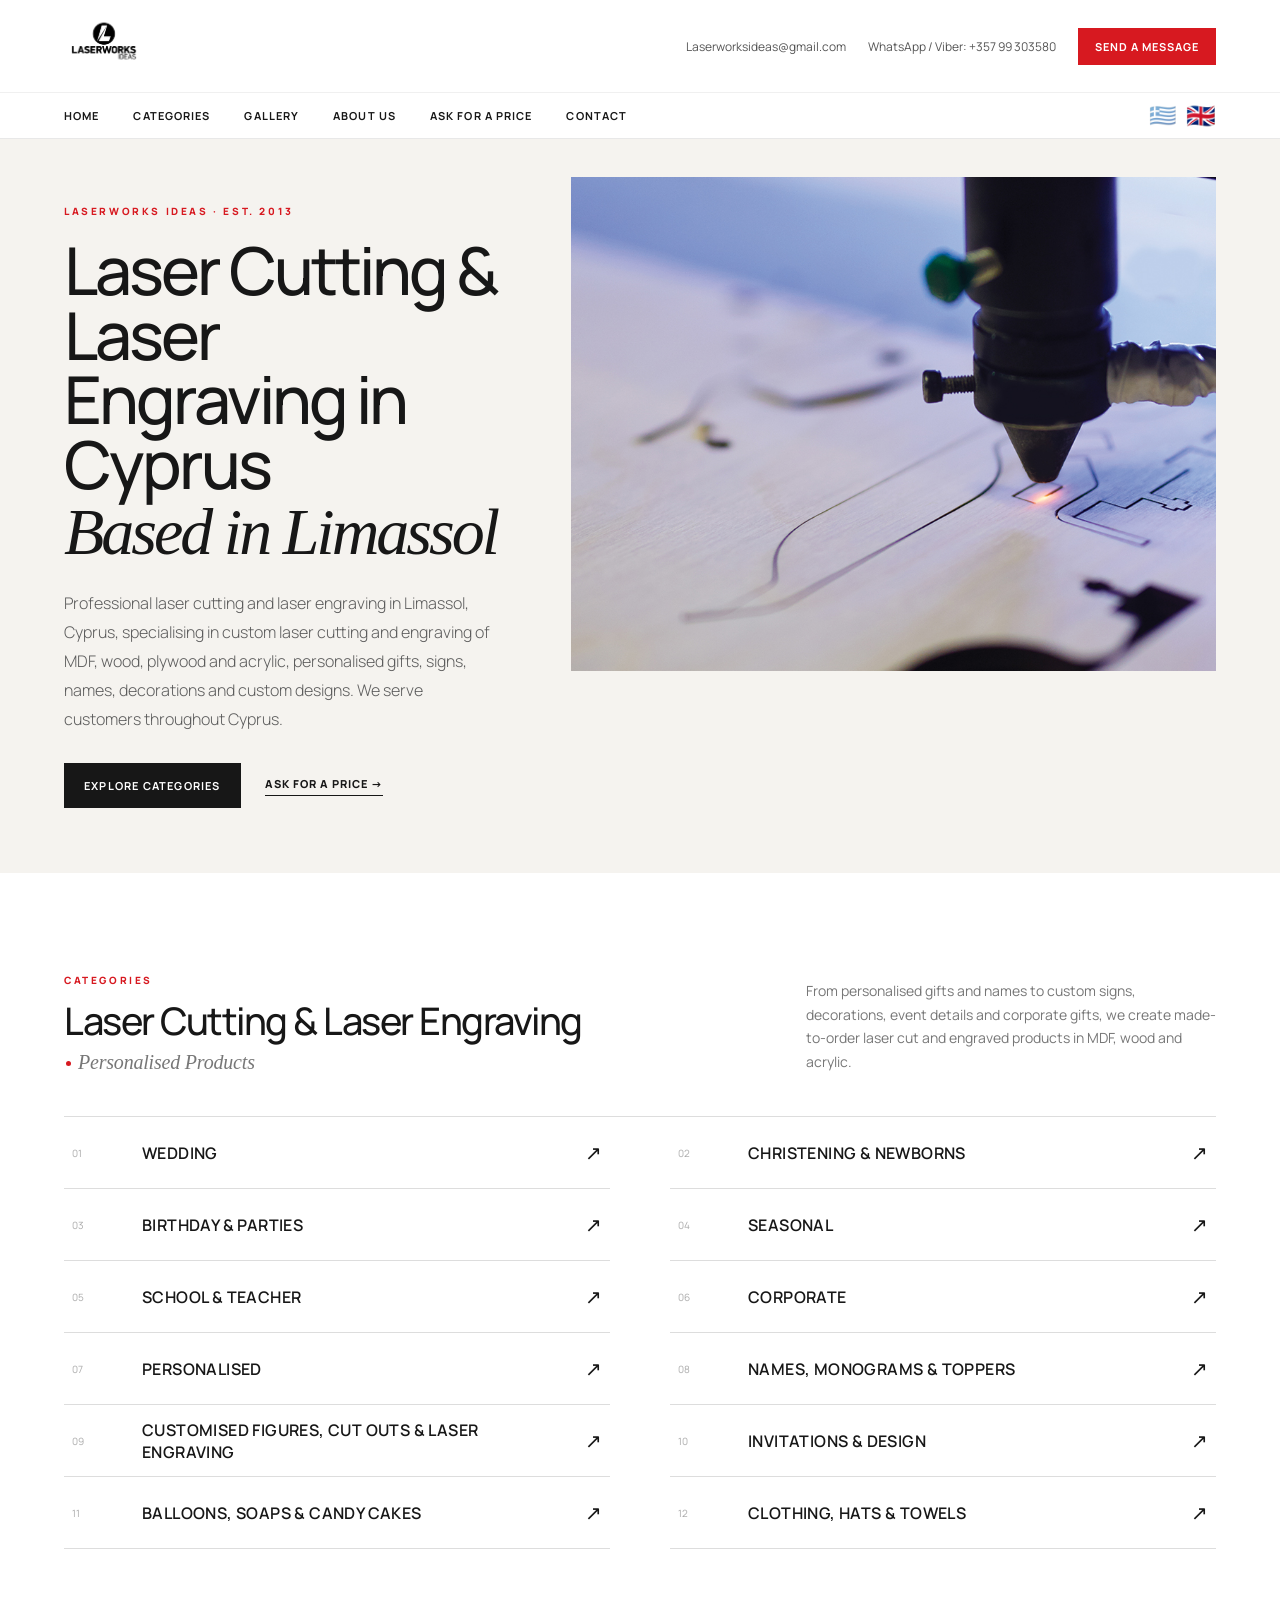
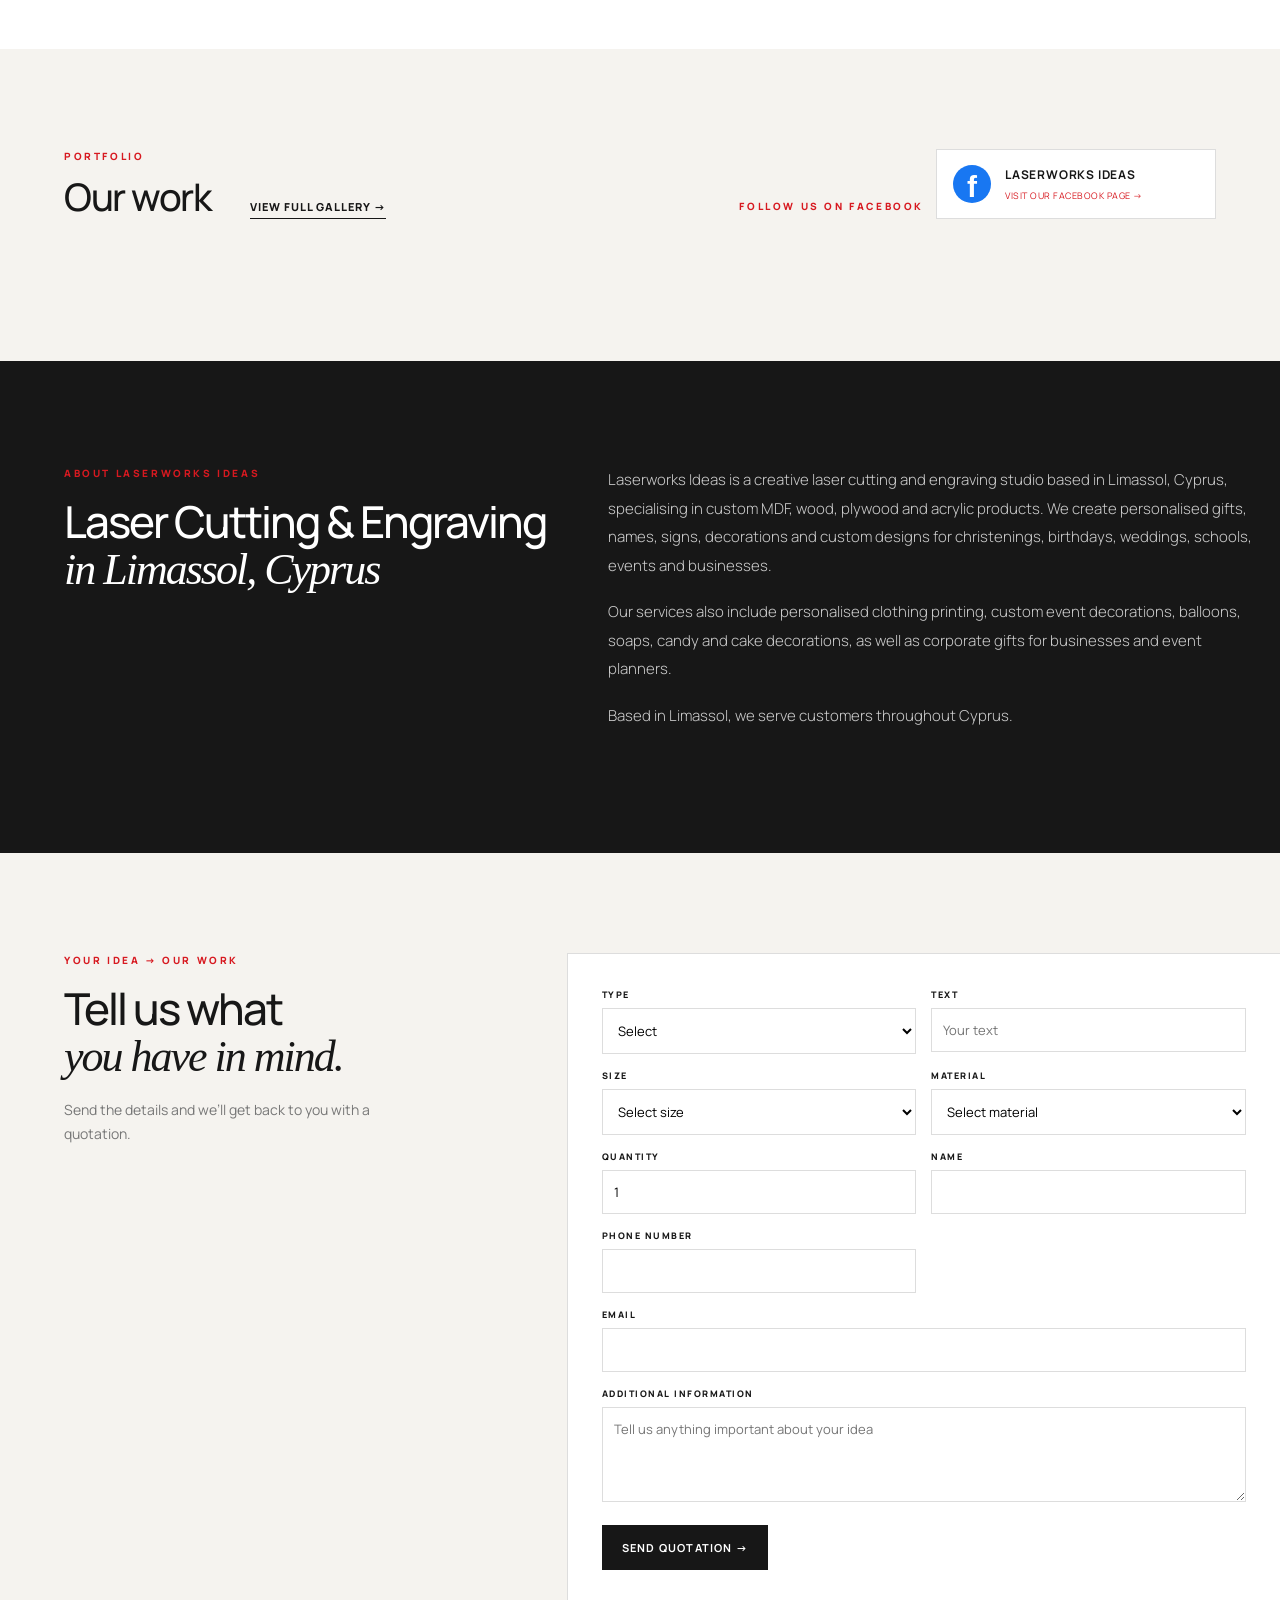
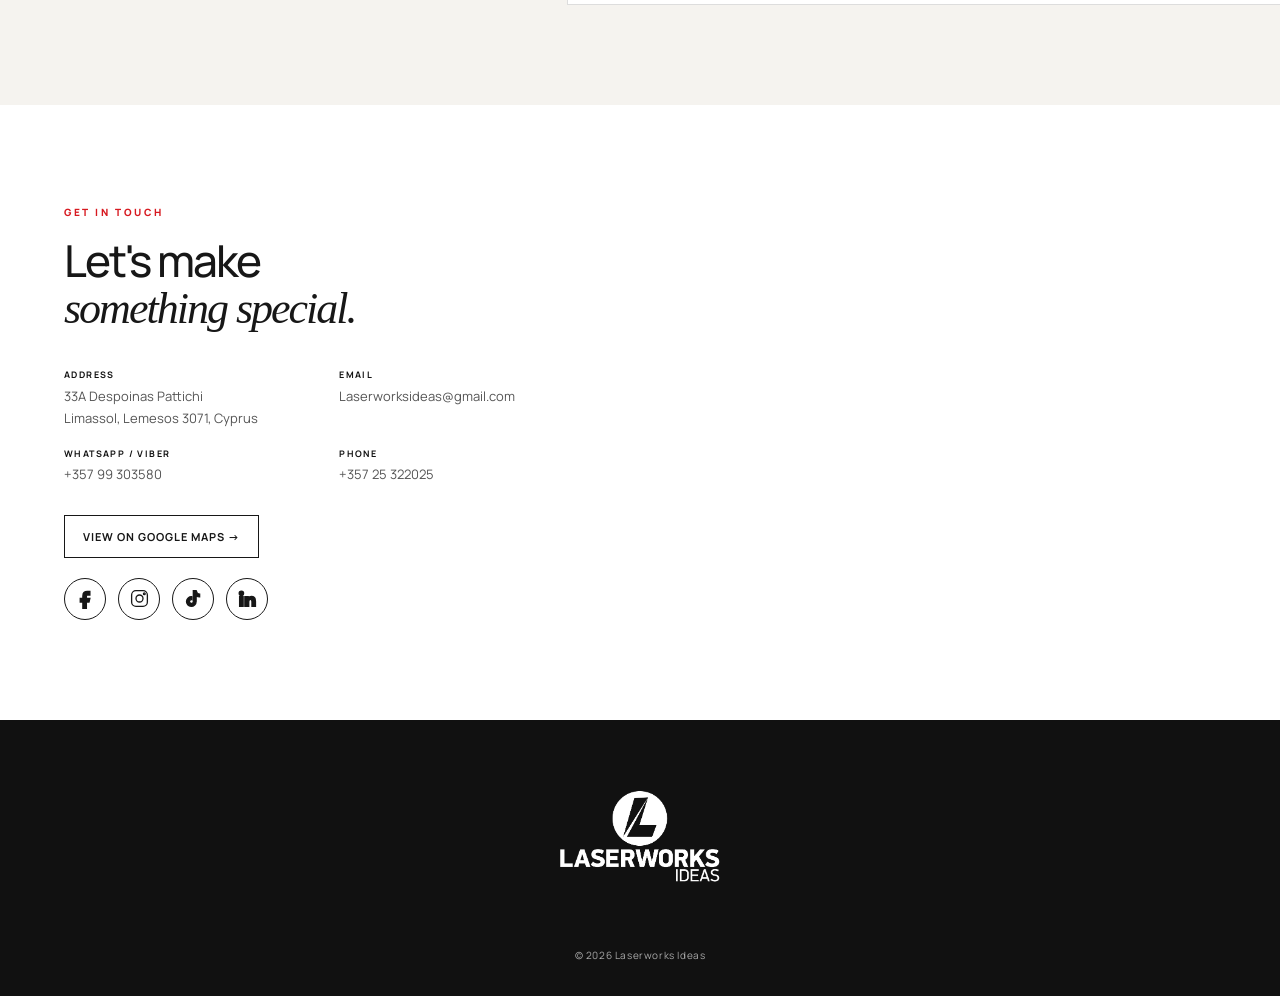
==== index.html @ 4ab92392 "Clarify Cyprus-wide service area in homepage heading" ====
<!DOCTYPE html>
<html lang="en"><head>
<meta charset="UTF-8"><meta name="viewport" content="width=device-width,initial-scale=1.0">
<title>Laserworks Ideas | Laser Cutting & Engraving in Limassol, Cyprus</title>
<meta name="description" content="Laserworks Ideas in Limassol, Cyprus — custom laser cutting, laser engraving and personalised gifts in wood, MDF, acrylic and more. Custom gifts, wedding and christening decorations, corporate gifts and designs for customers throughout Cyprus.">
<link rel="canonical" href="https://laserworksideas-coder.github.io/laserworks-ideas/">
<meta property="og:title" content="Laserworks Ideas | Laser Cutting & Engraving in Limassol, Cyprus">
<meta property="og:description" content="Personalised laser cutting, laser engraving and custom gifts in Limassol, Cyprus. Handmade creations for weddings, christenings, events, schools and businesses.">
<meta property="og:type" content="website">
<meta property="og:url" content="https://laserworksideas-coder.github.io/laserworks-ideas/">
<meta property="og:image" content="https://laserworksideas-coder.github.io/laserworks-ideas/LOGO.png">
<link rel="preconnect" href="https://fonts.googleapis.com"><link rel="preconnect" href="https://fonts.gstatic.com" crossorigin>
<link href="https://fonts.googleapis.com/css2?family=Manrope:wght@300;400;500;600;700;800&display=swap" rel="stylesheet">
<link rel="stylesheet" href="style.css?v=20260926logo11">

<script type="application/ld+json">
{
  "@context":"https://schema.org",
  "@type":"LocalBusiness",
  "name":"Laserworks Ideas",
  "url":"https://laserworksideas-coder.github.io/laserworks-ideas/",
  "logo":"https://laserworksideas-coder.github.io/laserworks-ideas/LOGO.png",
  "image":"https://laserworksideas-coder.github.io/laserworks-ideas/LOGO.png",
  "description":"Laser cutting, laser engraving and personalised handmade gifts in Limassol, Cyprus.",
  "telephone":"+35725322025",
  "email":"Laserworksideas@gmail.com",
  "address":{"@type":"PostalAddress","streetAddress":"33A Despoinas Pattichi","addressLocality":"Limassol","postalCode":"3071","addressCountry":"CY"},
  "areaServed":{"@type":"Country","name":"Cyprus"},
  "sameAs":["https://www.facebook.com/laserworksideascy","https://www.instagram.com/laserworks_ideas/","https://www.tiktok.com/@laserworksideas","https://www.linkedin.com/company/laserworks-ideas"],
  "knowsAbout":["Laser cutting","Laser engraving","Personalised gifts","Custom laser cut designs","MDF laser cutting","Wood laser engraving","Acrylic laser cutting"]
}
</script>

<script type="application/ld+json">
{
  "@context":"https://schema.org",
  "@type":"WebSite",
  "name":"Laserworks Ideas",
  "alternateName":"Laserworks Ideas Limassol",
  "url":"https://laserworksideas-coder.github.io/laserworks-ideas/"
}
</script>
<style>.contact-social{display:flex;gap:12px;margin-top:20px;align-items:center}.contact-social a{display:flex;width:42px;height:42px;border:1px solid currentColor;border-radius:50%;align-items:center;justify-content:center;transition:.2s}.contact-social a:hover{transform:translateY(-2px)}.contact-social svg{width:21px;height:21px;fill:currentColor;stroke:currentColor;stroke-width:1.5}.contact-social a:nth-child(2) svg{fill:none}.contact-social a:nth-child(4) svg{fill:currentColor}</style></head><body class="home-page">
<header class="site-header">
 <div class="header-top wrap">
  <a class="brand" href="index.html"><img src="LOGO.png" alt="Laserworks Ideas"></a>
  <div class="header-contact"><span>Laserworksideas@gmail.com</span><span>WhatsApp / Viber: +357 99 303580</span><a class="top-cta" href="mailto:Laserworksideas@gmail.com?subject=Laserworks%20Ideas%20-%20Message">SEND A MESSAGE</a></div>
 </div>
 <nav class="main-menu"><div class="wrap menu-inner">
  <a href="index.html" data-i18n="HOME">HOME</a><a href="#categories" data-i18n="CATEGORIES">CATEGORIES</a><a href="gallery.html" data-i18n="GALLERY">GALLERY</a><a href="#about" data-i18n="ABOUT US">ABOUT US</a><a href="#ask-price" data-i18n="ASK FOR A PRICE">ASK FOR A PRICE</a><a href="#contact" data-i18n="CONTACT">CONTACT</a>
 </div></nav>
</header>
<main>
<section class="new-hero">
 <div class="wrap hero-grid">
  <div class="hero-copy">
   <div class="eyebrow">LASERWORKS IDEAS · EST. 2013</div>
   <h1>Laser Cutting &amp; Laser Engraving in Cyprus<br><em>Based in Limassol</em></h1>
   <p>Professional laser cutting and laser engraving in Limassol, Cyprus, specialising in custom laser cutting and engraving of MDF, wood, plywood and acrylic, personalised gifts, signs, names, decorations and custom designs. We serve customers throughout Cyprus.</p>
   <div class="hero-buttons"><a class="btn btn-dark" href="#categories">EXPLORE CATEGORIES</a><a class="text-link" href="#ask-price">ASK FOR A PRICE →</a></div>
  </div>
  <div class="hero-image"><img src="Untitled-1.jpg" alt="Custom laser cut and engraved personalised gifts by Laserworks Ideas in Limassol, Cyprus"></div>
 </div>
</section>

<section id="categories" class="categories-new"><div class="wrap">
 <div class="section-intro"><div><div class="eyebrow">CATEGORIES</div><h2>Laser Cutting &amp; Laser Engraving</h2><div class="personalised-subtitle">Personalised Products</div></div><p>From personalised gifts and names to custom signs, decorations, event details and corporate gifts, we create made-to-order laser cut and engraved products in MDF, wood and acrylic.</p></div>
 <div id="categoryGrid" class="category-list"></div>
</div></section>

<section class="featured-work"><div class="wrap">
 <div class="section-intro"><div><div class="eyebrow">PORTFOLIO</div><h2>Our work</h2></div><a class="text-link" href="gallery.html">VIEW FULL GALLERY →</a><div class="facebook-mini"><div class="eyebrow">FOLLOW US ON FACEBOOK</div><a class="facebook-card facebook-page-button" href="https://www.facebook.com/laserworksideascy" target="_blank" rel="noopener noreferrer" aria-label="Visit Laserworks Ideas on Facebook"><div class="facebook-icon">f</div><div class="facebook-card-info"><strong>LASERWORKS IDEAS</strong><span>VISIT OUR FACEBOOK PAGE →</span></div></a></div></div>
 <div id="homeWork" class="work-grid"></div>
</div></section>

<section id="about" class="about-new"><div class="wrap about-grid">
 <div><div class="eyebrow">ABOUT LASERWORKS IDEAS</div><h2>Laser Cutting &amp; Engraving<br><em>in Limassol, Cyprus</em></h2></div>
 <div class="about-text"><p>Laserworks Ideas is a creative laser cutting and engraving studio based in Limassol, Cyprus, specialising in custom MDF, wood, plywood and acrylic products. We create personalised gifts, names, signs, decorations and custom designs for christenings, birthdays, weddings, schools, events and businesses.</p><p>Our services also include personalised clothing printing, custom event decorations, balloons, soaps, candy and cake decorations, as well as corporate gifts for businesses and event planners.</p><p>Based in Limassol, we serve customers throughout Cyprus.</p></div>
</div></section>

<section id="ask-price" class="quote-new"><div class="wrap quote-grid">
 <div><div class="eyebrow">YOUR IDEA → OUR WORK</div><h2>Tell us what<br><em>you have in mind.</em></h2><p>Send the details and we’ll get back to you with a quotation.</p></div>
 <form id="quotationForm" class="quote-form" method="POST" action="https://formsubmit.co/laserworksideas@gmail.com">
  <input type="hidden" name="_subject" value="Laserworks Ideas - Quotation Request">
  <input type="hidden" name="_next" value="https://laserworksideas-coder.github.io/laserworks-ideas/#ask-price">
  <div class="form-row"><label>TYPE<select id="type" name="type" required><option value="">Select</option><option>NAME</option><option>MONOGRAM</option><option>NUMBER</option><option>WORD</option><option>PHRASE</option><option>OTHER</option></select></label><label>TEXT<input id="text" name="text" type="text" placeholder="Your text"></label></div>
  <div class="form-row"><label>SIZE<select id="size" name="size"><option value="">Select size</option><option>2 cm</option><option>5 cm</option><option>10 cm</option><option>15 cm</option><option>20 cm</option><option>30 cm</option><option>40 cm</option><option>50 cm</option><option>60 cm</option><option>70 cm</option><option>80 cm</option></select></label><label>MATERIAL<select id="material" name="material"><option value="">Select material</option><option>WOOD</option><option>MDF 3mm</option><option>MDF 4mm</option><option>MDF 6mm</option><option>ACRYLIC GOLD</option><option>ACRYLIC SILVER</option><option>ACRYLIC ROSE GOLD</option><option>ACRYLIC OTHER COLOUR</option></select></label></div>
  <div class="form-row"><label>QUANTITY<input id="quantity" name="quantity" type="number" min="1" value="1"></label><label>NAME<input id="customerName" name="name" required type="text"></label></div>
  <div class="form-row"><label>PHONE NUMBER<input id="customerPhone" name="phone" type="tel"></label></div>
  <label>EMAIL<input id="customerEmail" name="_replyto" required type="email"></label><label>ADDITIONAL INFORMATION<textarea id="additional" name="additional" placeholder="Tell us anything important about your idea"></textarea></label>
  <button class="btn btn-dark" type="submit">SEND QUOTATION →</button>
 </form>
</div></section>

<section id="contact" class="contact-new"><div class="wrap contact-grid">
 <div><div class="eyebrow">GET IN TOUCH</div><h2>Let's make<br><em>something special.</em></h2><div class="contact-items"><p><b>ADDRESS</b><br>33A Despoinas Pattichi<br>Limassol, Lemesos 3071, Cyprus</p><p><b>EMAIL</b><br>Laserworksideas@gmail.com</p><p><b>WHATSAPP / VIBER</b><br>+357 99 303580</p><p><b>PHONE</b><br>+357 25 322025</p></div><a class="btn btn-outline" target="_blank" href="https://www.google.com/maps/place/Laserworks+Ideas/@34.6867605,33.019494,17z/data=!3m1!4b1!4m6!3m5!1s0x14e7332919683d0f:0x6266e093f4d485a2!8m2!3d34.6867605!4d33.0220689!16s%2Fg%2F11fqcvb_r9">VIEW ON GOOGLE MAPS →</a><div class="contact-social" aria-label="Laserworks Ideas social media"><a href="https://www.facebook.com/laserworksideascy" target="_blank" rel="noopener noreferrer" aria-label="Facebook"><svg viewBox="0 0 24 24" aria-hidden="true"><path d="M14 8h3V4h-3c-3.31 0-5 1.69-5 5v3H6v4h3v8h4v-8h3l1-4h-4V9c0-.67.33-1 1-1z"/></svg></a><a href="https://www.instagram.com/laserworks_ideas/" target="_blank" rel="noopener noreferrer" aria-label="Instagram"><svg viewBox="0 0 24 24" aria-hidden="true"><rect x="3" y="3" width="18" height="18" rx="5"/><circle cx="12" cy="12" r="4"/><circle cx="17.5" cy="6.5" r="1"/></svg></a><a href="https://www.tiktok.com/@laserworksideas" target="_blank" rel="noopener noreferrer" aria-label="TikTok"><svg viewBox="0 0 24 24" aria-hidden="true"><path d="M15 3c.4 2.2 1.6 3.7 4 4v3.2c-1.5 0-2.8-.4-4-1.1v6.4A5.5 5.5 0 1 1 10 10v3.3a2.2 2.2 0 1 0 1.8 2.2V3H15z"/></svg></a><a href="https://www.linkedin.com/company/laserworks-ideas" target="_blank" rel="noopener noreferrer" aria-label="LinkedIn"><svg viewBox="0 0 24 24" aria-hidden="true"><path d="M5 3.5A2.5 2.5 0 1 1 5 8.5a2.5 2.5 0 0 1 0-5zM3 10h4v11H3V10zm6 0h3.8v1.5h.1c.5-.9 1.7-1.9 3.6-1.9 3.9 0 4.6 2.4 4.6 5.5V21h-4v-5.2c0-1.2 0-2.8-1.7-2.8s-2 1.3-2 2.7V21H9V10z"/></svg></a></div></div>
 <div class="map-container"><iframe src="https://www.google.com/maps?q=34.6867605,33.0220689&output=embed" loading="lazy" title="Laserworks Ideas location"></iframe></div>
</div></section>
</main>
<footer class="site-footer"><div class="wrap footer-brand"><img src="LOGO.png" alt="Laserworks Ideas"><div>© 2026 Laserworks Ideas</div></div></footer>

<script src="products.js?v=20260926christmas"></script><script src="language.js?v=20260922menuflags2"></script>
<script>
const grid=document.getElementById("categoryGrid");
for(const category of categories){const a=document.createElement("a");a.className="category-row";a.href="category.html?category="+encodeURIComponent(category);a.innerHTML='<span class="cat-number">'+String(categories.indexOf(category)+1).padStart(2,"0")+'</span><span class="cat-name">'+trCategory(category)+'</span><span class="cat-arrow">↗</span>';a.dataset.category=category;grid.appendChild(a);}

addEventListener("languageChanged",()=>{document.querySelectorAll("[data-i18n]").forEach(el=>el.textContent=tr(el.getAttribute("data-i18n")));document.querySelectorAll(".category-row").forEach(el=>el.querySelector(".cat-name").textContent=trCategory(el.dataset.category));});
</script></body></html>
---- style.css ----
*{box-sizing:border-box}html{scroll-behavior:smooth}body{margin:0;font-family:Manrope,Arial,sans-serif;color:#171717;background:#fff;font-weight:400}a{text-decoration:none;color:inherit}.wrap{width:min(1180px,90%);margin:auto}.site-header{background:#fff;border-bottom:1px solid #e8e8e8}.header-top{min-height:92px;display:flex;align-items:center;justify-content:space-between;gap:30px}.brand img{width:225px;max-height:72px;object-fit:contain}.header-contact{display:flex;align-items:center;gap:22px;font-size:12px;color:#555}.top-cta{background:#d71920;color:#fff;padding:11px 17px;font-size:11px;font-weight:700;letter-spacing:1px}.main-menu{border-top:1px solid #f0f0f0}.menu-inner{display:flex;justify-content:flex-start;gap:34px}.main-menu a{padding:15px 0;font-size:11px;font-weight:700;letter-spacing:1.1px}.main-menu a:hover{color:#d71920}.eyebrow{font-size:10px;font-weight:800;letter-spacing:2.6px;color:#d71920;text-transform:uppercase}.btn{display:inline-block;border:0;padding:15px 20px;font:700 11px Manrope;letter-spacing:1.2px;cursor:pointer}.btn-dark{background:#171717;color:#fff}.btn-outline{border:1px solid #171717;padding:13px 18px;font-size:11px;font-weight:700;letter-spacing:1px}.text-link{font-size:11px;font-weight:800;letter-spacing:1px;border-bottom:1px solid #171717;padding-bottom:4px}.new-hero{background:#f5f3ef}.hero-grid{display:grid;grid-template-columns:44% 56%;min-height:570px}.hero-copy{align-self:center;padding:65px 70px 65px 0}.hero-copy h1{font-size:66px;line-height:.98;letter-spacing:-3px;font-weight:500;margin:20px 0 25px}.hero-copy h1 em,.about-new h2 em,.quote-new h2 em,.cat-offers h2 em{font-family:Georgia,serif;font-weight:400}.hero-copy p{max-width:500px;font-size:16px;line-height:1.8;color:#5c5c5c;font-weight:300}.hero-buttons{display:flex;align-items:center;gap:24px;margin-top:30px}.hero-image{padding:38px 0}.hero-image img{width:100%;height:494px;object-fit:cover;display:block}.categories-new,.featured-work,.quote-new,.contact-new{padding:100px 0}.categories-new{background:#fff}.section-intro{display:flex;align-items:end;justify-content:space-between;gap:40px;margin-bottom:42px}.facebook-mini{margin-left:auto;display:flex;align-items:flex-end;gap:12px}.facebook-mini .eyebrow{white-space:nowrap;margin-bottom:6px}.facebook-card{width:280px;background:#fff;border:1px solid #ddd;display:block;text-decoration:none;color:#171717;overflow:hidden;transition:.2s}.facebook-card:hover{transform:translateY(-2px)}.facebook-card img{width:100%;height:150px;display:block;object-fit:cover}.facebook-card-info{padding:12px 14px;display:flex;align-items:center;justify-content:space-between;gap:10px}.facebook-card-info strong{font-size:11px;letter-spacing:.8px}.facebook-card-info span{font-size:9px;letter-spacing:.5px;color:#d71920;white-space:nowrap}.category-list{grid-template-columns:1fr}.section-intro h2,.cat-work-head h2{font-size:38px;letter-spacing:-1.5px;font-weight:500;margin:12px 0 0}.section-intro p{max-width:410px;color:#777;font-size:14px;line-height:1.7;margin:0}.category-list{border-top:1px solid #ddd;display:grid;grid-template-columns:1fr 1fr;column-gap:60px}.category-row{display:grid;grid-template-columns:70px 1fr 40px;align-items:center;min-height:72px;border-bottom:1px solid #ddd;transition:.2s;padding:0 8px}.category-row:hover{background:#f5f3ef;padding-left:18px}.cat-number{font-size:10px;color:#aaa}.cat-name{font-size:16px;font-weight:600;letter-spacing:.4px}.cat-arrow{font-size:20px;text-align:right}.featured-work{background:#f5f3ef}.work-grid{display:grid;grid-template-columns:2fr 1fr 1fr;grid-auto-rows:230px;gap:12px}.work-item{overflow:hidden;background:#fff}.work-item:first-child{grid-row:span 2}.work-item img{width:100%;height:100%;object-fit:cover;display:block}.about-new{padding:105px 0;background:#171717;color:#fff}.about-grid{display:grid;grid-template-columns:42% 58%;gap:60px}.about-new h2,.quote-new h2,.contact-new h2{font-size:44px;line-height:1.05;letter-spacing:-2px;font-weight:500;margin:18px 0}.contact-new h2 em{font-family:Georgia,serif;font-weight:400}.about-text{max-width:650px}.about-text p{font-size:15px;line-height:1.9;color:#ccc;font-weight:300;margin:0 0 18px}.quote-new{background:#f5f3ef}.quote-grid{display:grid;grid-template-columns:38% 62%;gap:65px}.quote-new p{color:#777;line-height:1.7;font-size:14px;max-width:340px}.quote-form{background:#fff;padding:34px;border:1px solid #ddd}.form-row{display:grid;grid-template-columns:1fr 1fr;gap:15px}.quote-form label{display:block;font-size:9px;font-weight:800;letter-spacing:1.5px;margin-bottom:15px}.quote-form input,.quote-form select,.quote-form textarea{width:100%;margin-top:7px;padding:12px 11px;border:1px solid #ddd;background:#fff;font:400 13px Manrope}.quote-form textarea{min-height:95px;resize:vertical}.quote-form button{margin-top:5px}.contact-new{padding-bottom:100px}.contact-grid{display:grid;grid-template-columns:1fr 1.1fr;gap:70px}.contact-items{display:grid;grid-template-columns:1fr 1fr;gap:12px 35px;margin:30px 0}.contact-items p{font-size:13px;line-height:1.7;color:#555;margin:0}.contact-items b{font-size:9px;letter-spacing:1.4px;color:#111}.map-container iframe{width:100%;height:410px;border:0}.site-footer{background:#111;color:#aaa;padding:22px 0;font-size:10px;letter-spacing:.6px}.category-new,.gallery-new{padding:60px 0 100px}.cat-top{border-bottom:1px solid #ddd;padding-bottom:32px;margin-bottom:55px}.back-link{font-size:10px;font-weight:800;letter-spacing:1px;display:inline-block;margin-bottom:35px}.cat-top h1{font-size:48px;letter-spacing:-1.5px;font-weight:500;margin:12px 0 0}.cat-feature{display:grid;grid-template-columns:58% 42%;background:#f5f3ef}.cat-main-photo{min-height:420px}.cat-main-photo img{width:100%;height:100%;min-height:420px;object-fit:cover;display:block}.cat-offers{padding:55px 55px}.cat-offers h2{font-size:36px;line-height:1.05;font-weight:500;margin:16px 0 30px}.cat-offers ul{list-style:none;padding:0;margin:0 0 30px;border-top:1px solid #ddd}.cat-offers li{padding:11px 0;border-bottom:1px solid #ddd;font-size:13px;color:#555}.cat-offers li:before{content:"— ";color:#d71920}.cat-work-head{display:flex;justify-content:space-between;align-items:end;margin:80px 0 28px}.cat-arrows button{width:42px;height:42px;background:#fff;border:1px solid #ccc;font-size:18px;cursor:pointer}.cat-arrows button:hover{background:#171717;color:#fff}.cat-gallery{display:grid;grid-template-columns:repeat(4,1fr);gap:12px}.cat-gallery-item{aspect-ratio:1;overflow:hidden;background:#f5f3ef}.cat-gallery-item img{width:100%;height:100%;object-fit:cover}.gallery-new{background:#f5f3ef}.gallery-new .cat-top p{color:#777;font-size:14px;margin:15px 0 0}.gallery-new-grid{display:grid;grid-template-columns:repeat(3,1fr);gap:16px}.gallery-new-card{background:#fff;transition:.2s}.gallery-new-card:hover{transform:translateY(-4px)}.gallery-card-img{aspect-ratio:1;overflow:hidden;background:#eee}.gallery-card-img img{width:100%;height:100%;object-fit:cover}.gallery-card-text{display:grid;grid-template-columns:30px 1fr 55px;align-items:center;padding:18px}.gallery-card-text span{font-size:9px;color:#aaa}.gallery-card-text h2{font-size:14px;font-weight:700;margin:0;letter-spacing:.2px}.gallery-card-text b{font-size:9px;text-align:right;letter-spacing:1px}.gallery-card-text b{color:#d71920}
@media(max-width:900px){.header-contact span{display:none}.facebook-mini{width:100%;margin-left:0;align-items:flex-start;flex-direction:column;gap:8px}.facebook-card{width:100%;max-width:280px}.facebook-card img{height:150px}.hero-grid,.cat-feature,.about-grid,.quote-grid,.contact-grid{grid-template-columns:1fr}.hero-copy{padding:55px 0 25px}.hero-copy h1{font-size:54px}.hero-image{padding:15px 0 40px}.hero-image img{height:350px}.section-intro{align-items:flex-start;flex-direction:column}.work-grid{grid-template-columns:1fr 1fr;grid-auto-rows:220px}.work-item:first-child{grid-row:span 1}.cat-main-photo,.cat-main-photo img{min-height:380px}.cat-offers{padding:40px}.gallery-new-grid{grid-template-columns:repeat(2,1fr)}}@media(max-width:600px){.wrap{width:90%}.header-top{min-height:75px}.brand img{width:190px}.top-cta{display:none}.menu-inner{gap:18px;overflow-x:auto}.main-menu a{white-space:nowrap;font-size:9px}.new-hero,.categories-new,.featured-work,.quote-new,.contact-new,.about-new{padding-top:65px;padding-bottom:65px}.hero-copy h1{font-size:43px;letter-spacing:-2px}.hero-copy p{font-size:14px}.hero-buttons{flex-wrap:wrap}.section-intro h2,.cat-work-head h2{font-size:31px}.work-grid{grid-template-columns:1fr 1fr;grid-auto-rows:160px}.about-new h2,.quote-new h2,.contact-new h2{font-size:35px}.form-row{grid-template-columns:1fr}.contact-items{grid-template-columns:1fr}.cat-top h1{font-size:34px}.cat-feature{display:block}.cat-main-photo,.cat-main-photo img{min-height:270px;height:270px}.cat-offers{padding:30px 24px}.cat-offers h2{font-size:30px}.cat-work-head{margin-top:55px}.cat-gallery{grid-template-columns:1fr 1fr}.gallery-new-grid{grid-template-columns:1fr}.gallery-card-text{padding:14px 12px}.gallery-card-text h2{font-size:12px}}
.language-switcher{display:flex;align-items:center;gap:7px;margin-left:auto}.language-switcher button{border:0;background:transparent;padding:2px;font-size:22px;line-height:1;cursor:pointer;opacity:.55;transition:.2s}.language-switcher button.active{opacity:1;transform:scale(1.08)}.language-switcher button:hover{opacity:1}@media(max-width:900px){.language-switcher{margin-left:0}.language-switcher button{font-size:20px}}.footer-brand{display:flex;flex-direction:column;align-items:center;gap:14px}.footer-brand img{width:180px;height:auto;display:block}@media(max-width:600px){.footer-brand img{width:150px}}.site-footer{padding:34px 0!important}.footer-brand img{filter:brightness(0) invert(1);opacity:1!important}.brand img{width:110%!important;max-width:none}
.facebook-page-button{display:flex;align-items:center;gap:14px;padding:14px 16px;min-height:70px;box-sizing:border-box}.facebook-icon{width:38px;height:38px;border-radius:50%;background:#1877f2;color:#fff;font:bold 30px Arial;line-height:43px;text-align:center;flex:0 0 38px}.facebook-page-button .facebook-card-info{padding:0;display:flex;flex-direction:column;align-items:flex-start;gap:6px}.facebook-page-button .facebook-card-info strong{font-size:12px}.facebook-page-button .facebook-card-info span{font-size:9px}
.category-title-row{display:flex;align-items:baseline;justify-content:space-between;gap:30px}.category-seo-line{font-size:10px;font-weight:500;letter-spacing:.5px;color:#777;text-align:right;line-height:1.5;max-width:560px}.category-seo-line::first-letter{color:#d71920}@media(max-width:900px){.category-title-row{display:block}.category-seo-line{display:block;text-align:left;margin-top:10px;max-width:none}}
.section-intro h2{line-height:1.15}.personalised-subtitle{font-family:Georgia,serif;font-style:italic;font-weight:400;font-size:20px;line-height:1.2;color:#777;margin-top:7px;letter-spacing:-.2px}.personalised-subtitle::before{content:"";display:inline-block;width:5px;height:5px;border-radius:50%;background:#d71920;margin:0 7px 3px 2px}
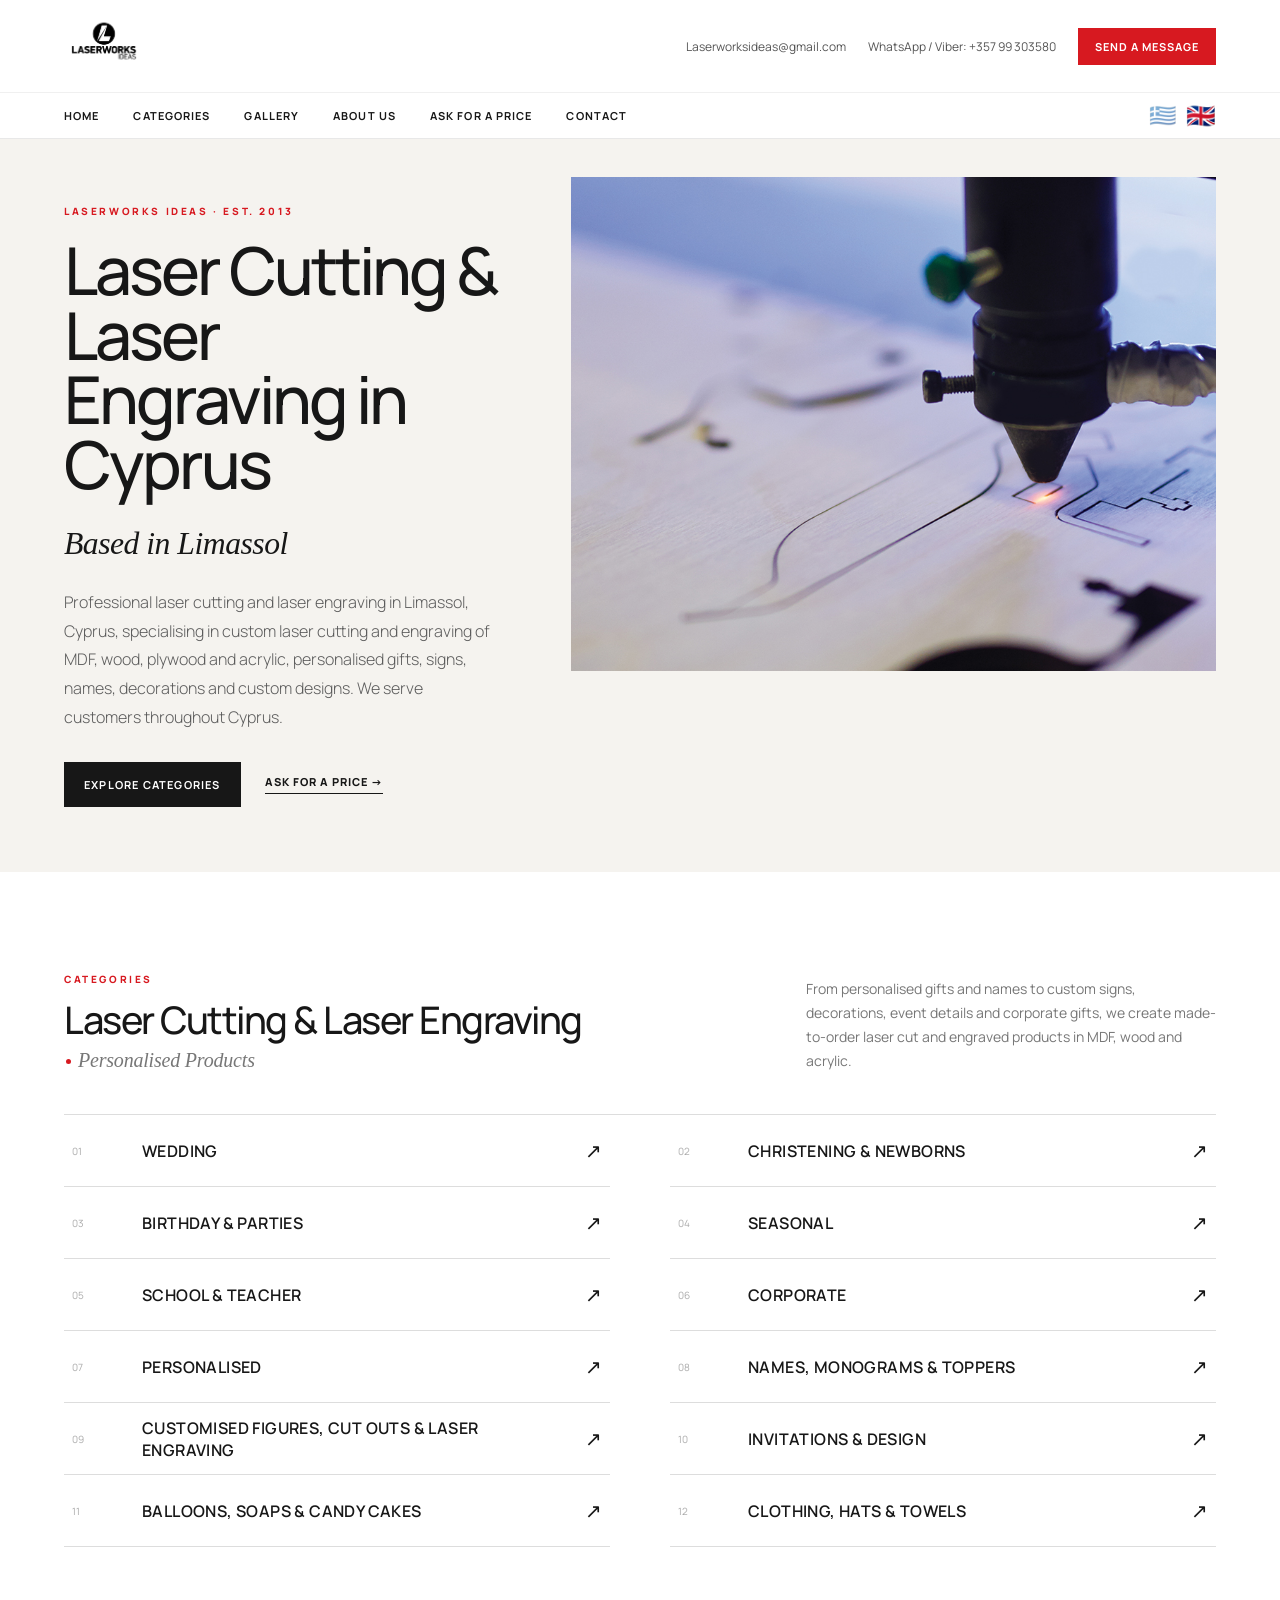
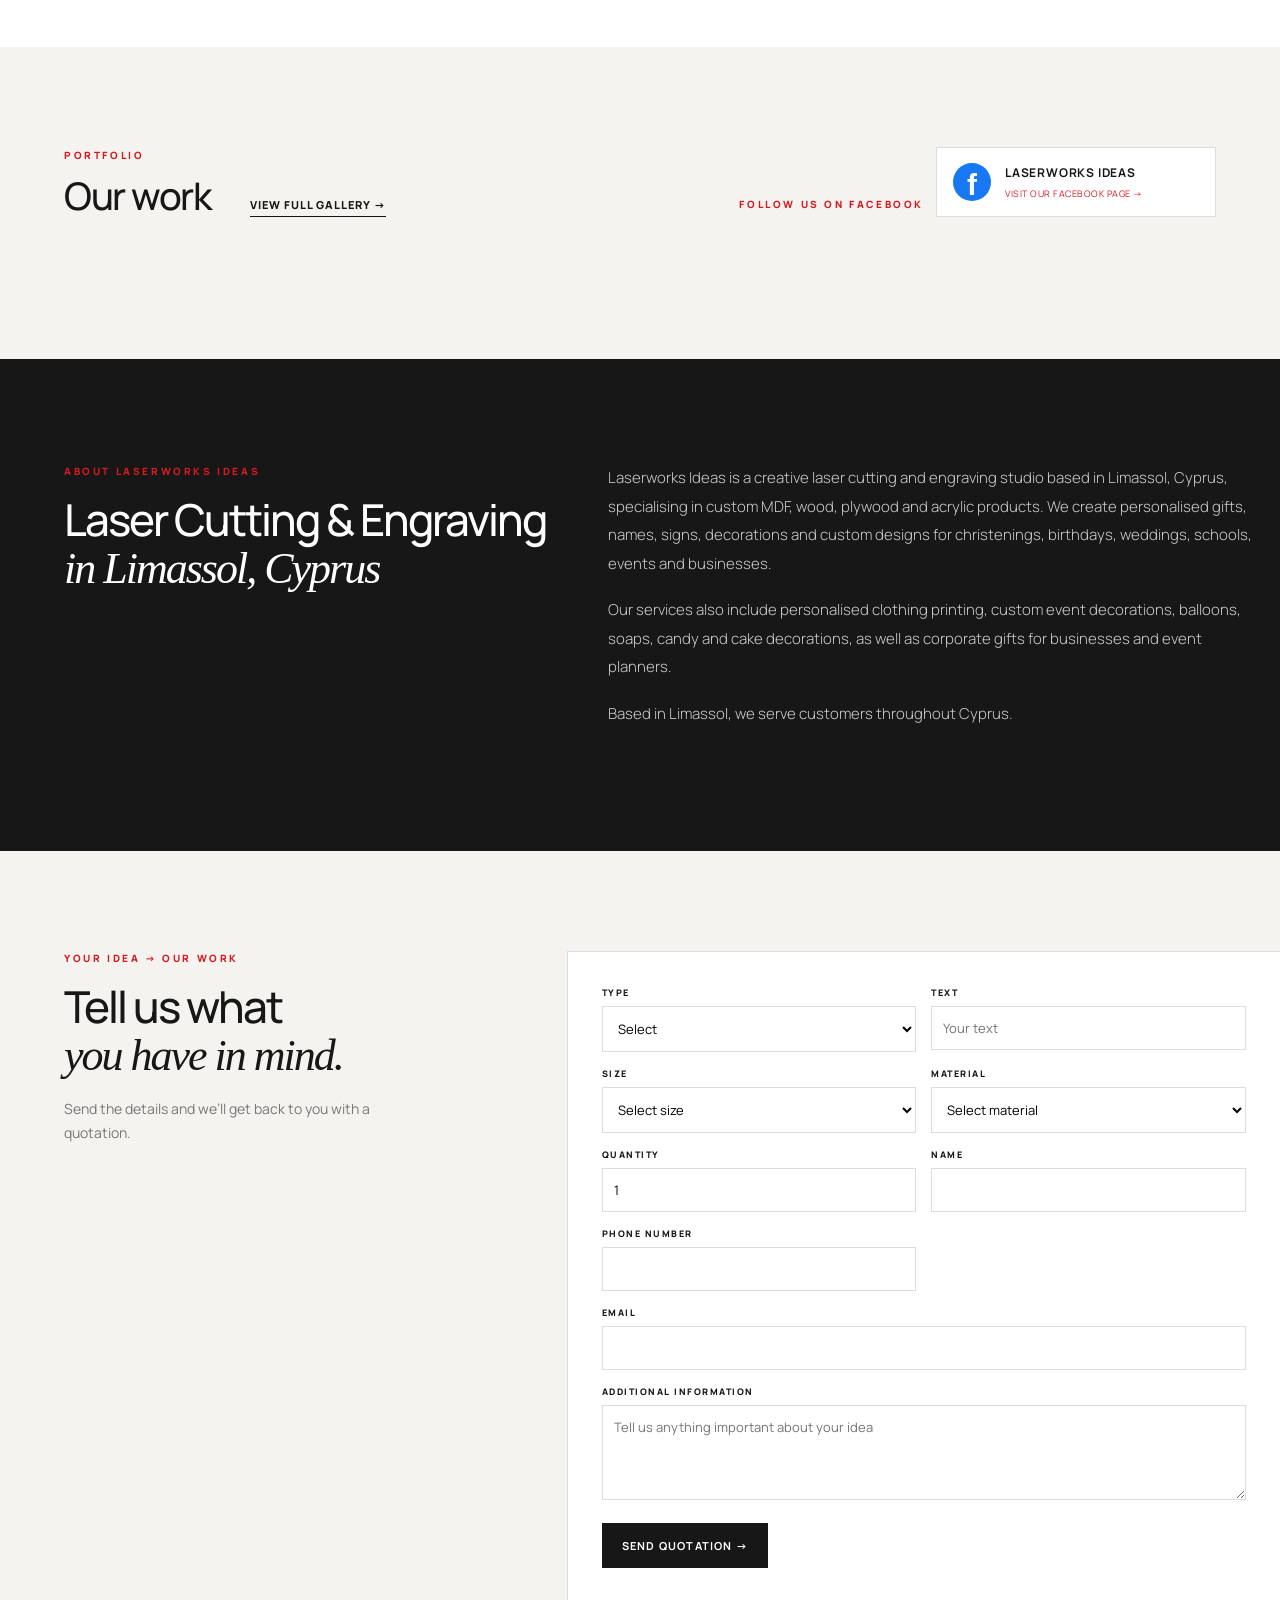
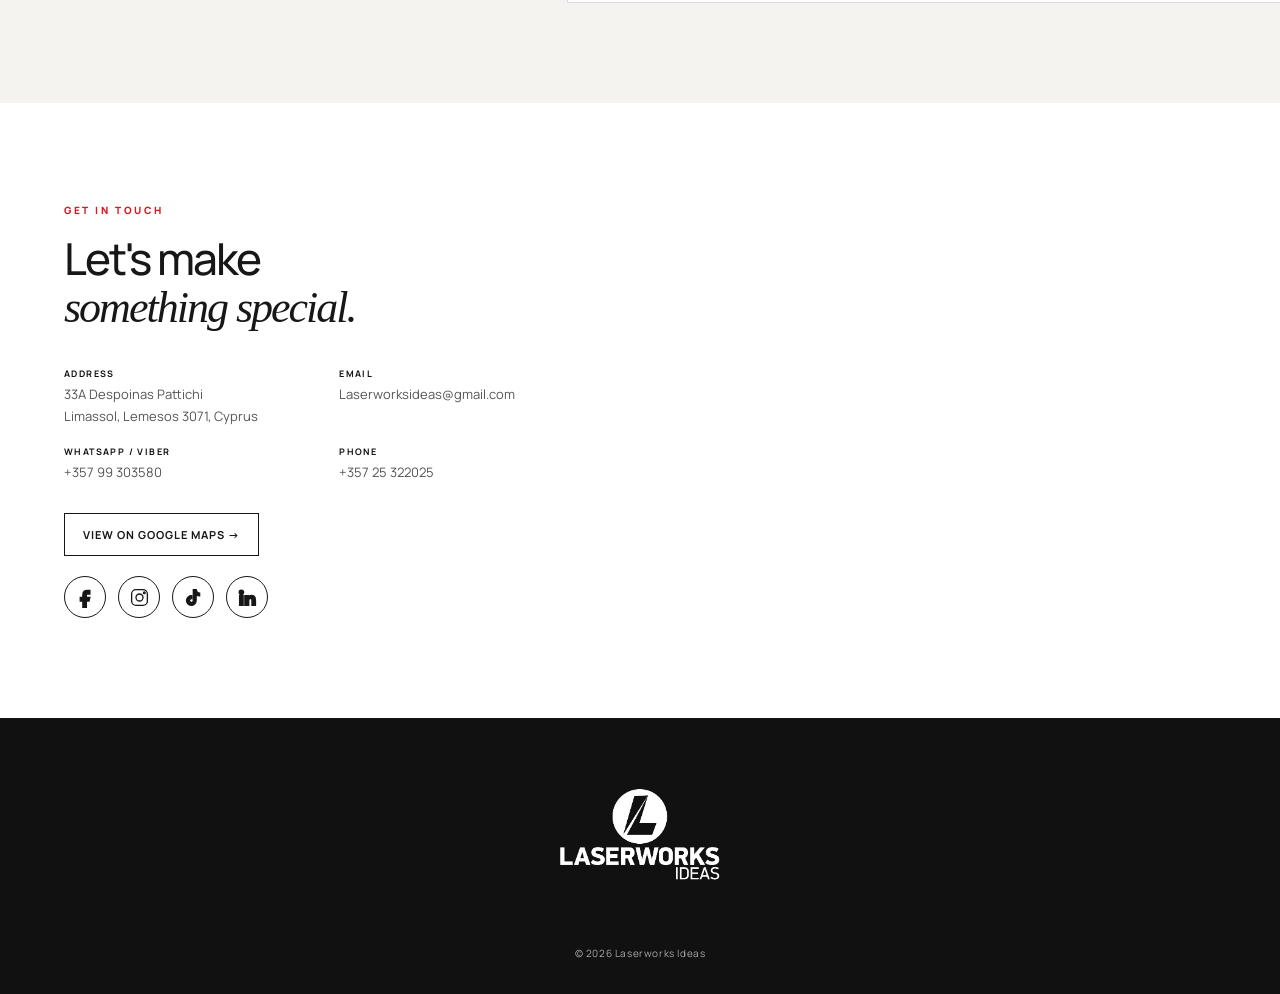
==== commit 9edb93cd: "Update index.html" ====
--- a/index.html
+++ b/index.html
@@ -2,7 +2,7 @@
 <html lang="en"><head>
 <meta charset="UTF-8"><meta name="viewport" content="width=device-width,initial-scale=1.0">
 <title>Laserworks Ideas | Laser Cutting & Engraving in Limassol, Cyprus</title>
-<meta name="description" content="Laserworks Ideas in Limassol, Cyprus — custom laser cutting, laser engraving and personalised gifts in wood, MDF, acrylic and more. Custom gifts, wedding and christening decorations, corporate gifts and designs for customers throughout Cyprus.">
+<meta name="description" content="Laserworks Ideas in Limassol, Cyprus — laser cutting, laser cut products, laser engraving and personalised gifts in MDF, wood, plywood and acrylic. Custom wedding and christening decorations, corporate gifts, signs and unique designs, with delivery throughout Cyprus.">
 <link rel="canonical" href="https://laserworksideas-coder.github.io/laserworks-ideas/">
 <meta property="og:title" content="Laserworks Ideas | Laser Cutting & Engraving in Limassol, Cyprus">
 <meta property="og:description" content="Personalised laser cutting, laser engraving and custom gifts in Limassol, Cyprus. Handmade creations for weddings, christenings, events, schools and businesses.">
@@ -105,4 +105,4 @@
 for(const category of categories){const a=document.createElement("a");a.className="category-row";a.href="category.html?category="+encodeURIComponent(category);a.innerHTML='<span class="cat-number">'+String(categories.indexOf(category)+1).padStart(2,"0")+'</span><span class="cat-name">'+trCategory(category)+'</span><span class="cat-arrow">↗</span>';a.dataset.category=category;grid.appendChild(a);}
 
 addEventListener("languageChanged",()=>{document.querySelectorAll("[data-i18n]").forEach(el=>el.textContent=tr(el.getAttribute("data-i18n")));document.querySelectorAll(".category-row").forEach(el=>el.querySelector(".cat-name").textContent=trCategory(el.dataset.category));});
-</script></body></html>+</script></body></html>
--- a/style.css
+++ b/style.css
@@ -4,3 +4,38 @@
 .facebook-page-button{display:flex;align-items:center;gap:14px;padding:14px 16px;min-height:70px;box-sizing:border-box}.facebook-icon{width:38px;height:38px;border-radius:50%;background:#1877f2;color:#fff;font:bold 30px Arial;line-height:43px;text-align:center;flex:0 0 38px}.facebook-page-button .facebook-card-info{padding:0;display:flex;flex-direction:column;align-items:flex-start;gap:6px}.facebook-page-button .facebook-card-info strong{font-size:12px}.facebook-page-button .facebook-card-info span{font-size:9px}
 .category-title-row{display:flex;align-items:baseline;justify-content:space-between;gap:30px}.category-seo-line{font-size:10px;font-weight:500;letter-spacing:.5px;color:#777;text-align:right;line-height:1.5;max-width:560px}.category-seo-line::first-letter{color:#d71920}@media(max-width:900px){.category-title-row{display:block}.category-seo-line{display:block;text-align:left;margin-top:10px;max-width:none}}
 .section-intro h2{line-height:1.15}.personalised-subtitle{font-family:Georgia,serif;font-style:italic;font-weight:400;font-size:20px;line-height:1.2;color:#777;margin-top:7px;letter-spacing:-.2px}.personalised-subtitle::before{content:"";display:inline-block;width:5px;height:5px;border-radius:50%;background:#d71920;margin:0 7px 3px 2px}
+
+/* Keep the location subtitle smaller than the main hero heading. */
+.hero-copy h1 em{display:inline-block;font-size:.48em;line-height:1.2;letter-spacing:-.5px}
+
+
+/* Mobile fix: keep the same two-column category layout, but make labels and arrows fit. */
+@media(max-width:600px){
+  .category-list{
+    grid-template-columns:repeat(2,minmax(0,1fr));
+    column-gap:12px;
+  }
+  .category-row{
+    grid-template-columns:20px minmax(0,1fr) 18px;
+    min-height:68px;
+    padding:8px 4px;
+    column-gap:5px;
+    align-items:center;
+  }
+  .cat-number{
+    font-size:9px;
+  }
+  .cat-name{
+    min-width:0;
+    font-size:11px;
+    line-height:1.35;
+    letter-spacing:0;
+    overflow-wrap:anywhere;
+    hyphens:auto;
+  }
+  .cat-arrow{
+    font-size:17px;
+    line-height:1;
+    text-align:center;
+  }
+}
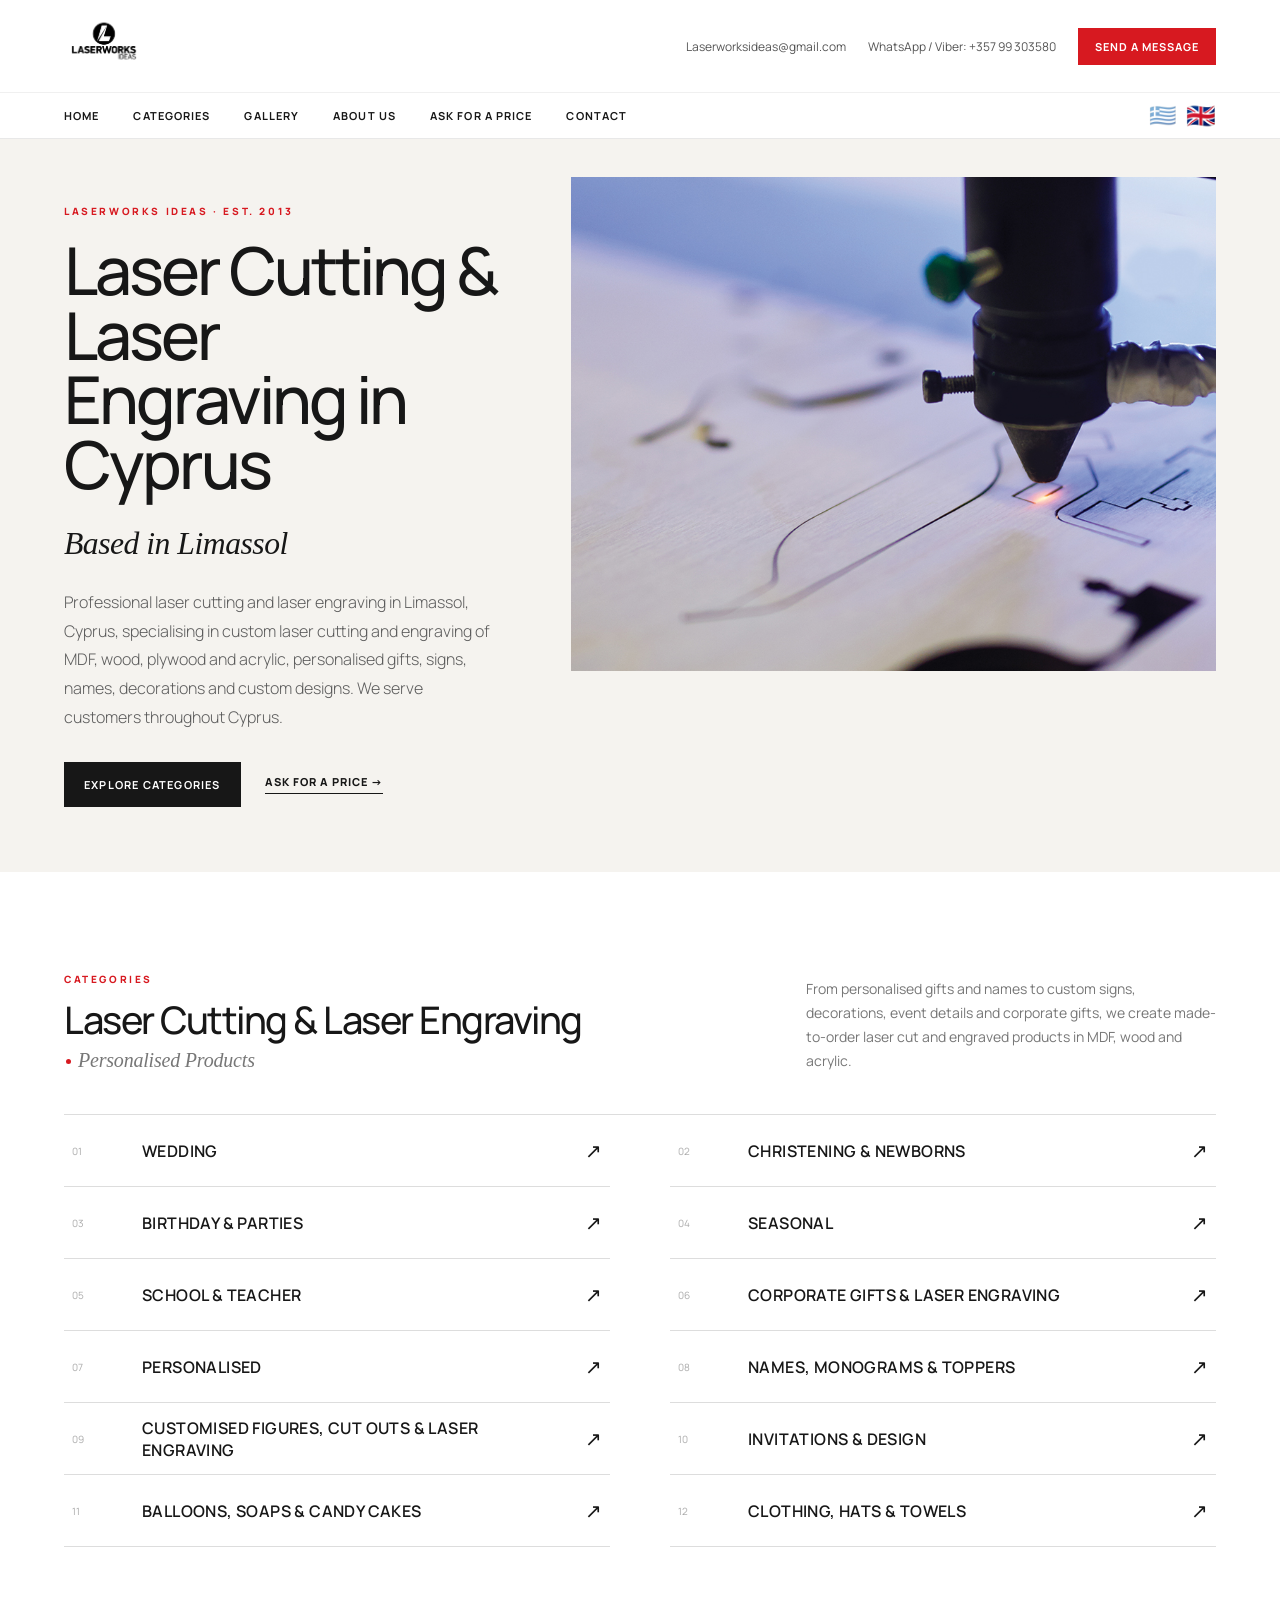
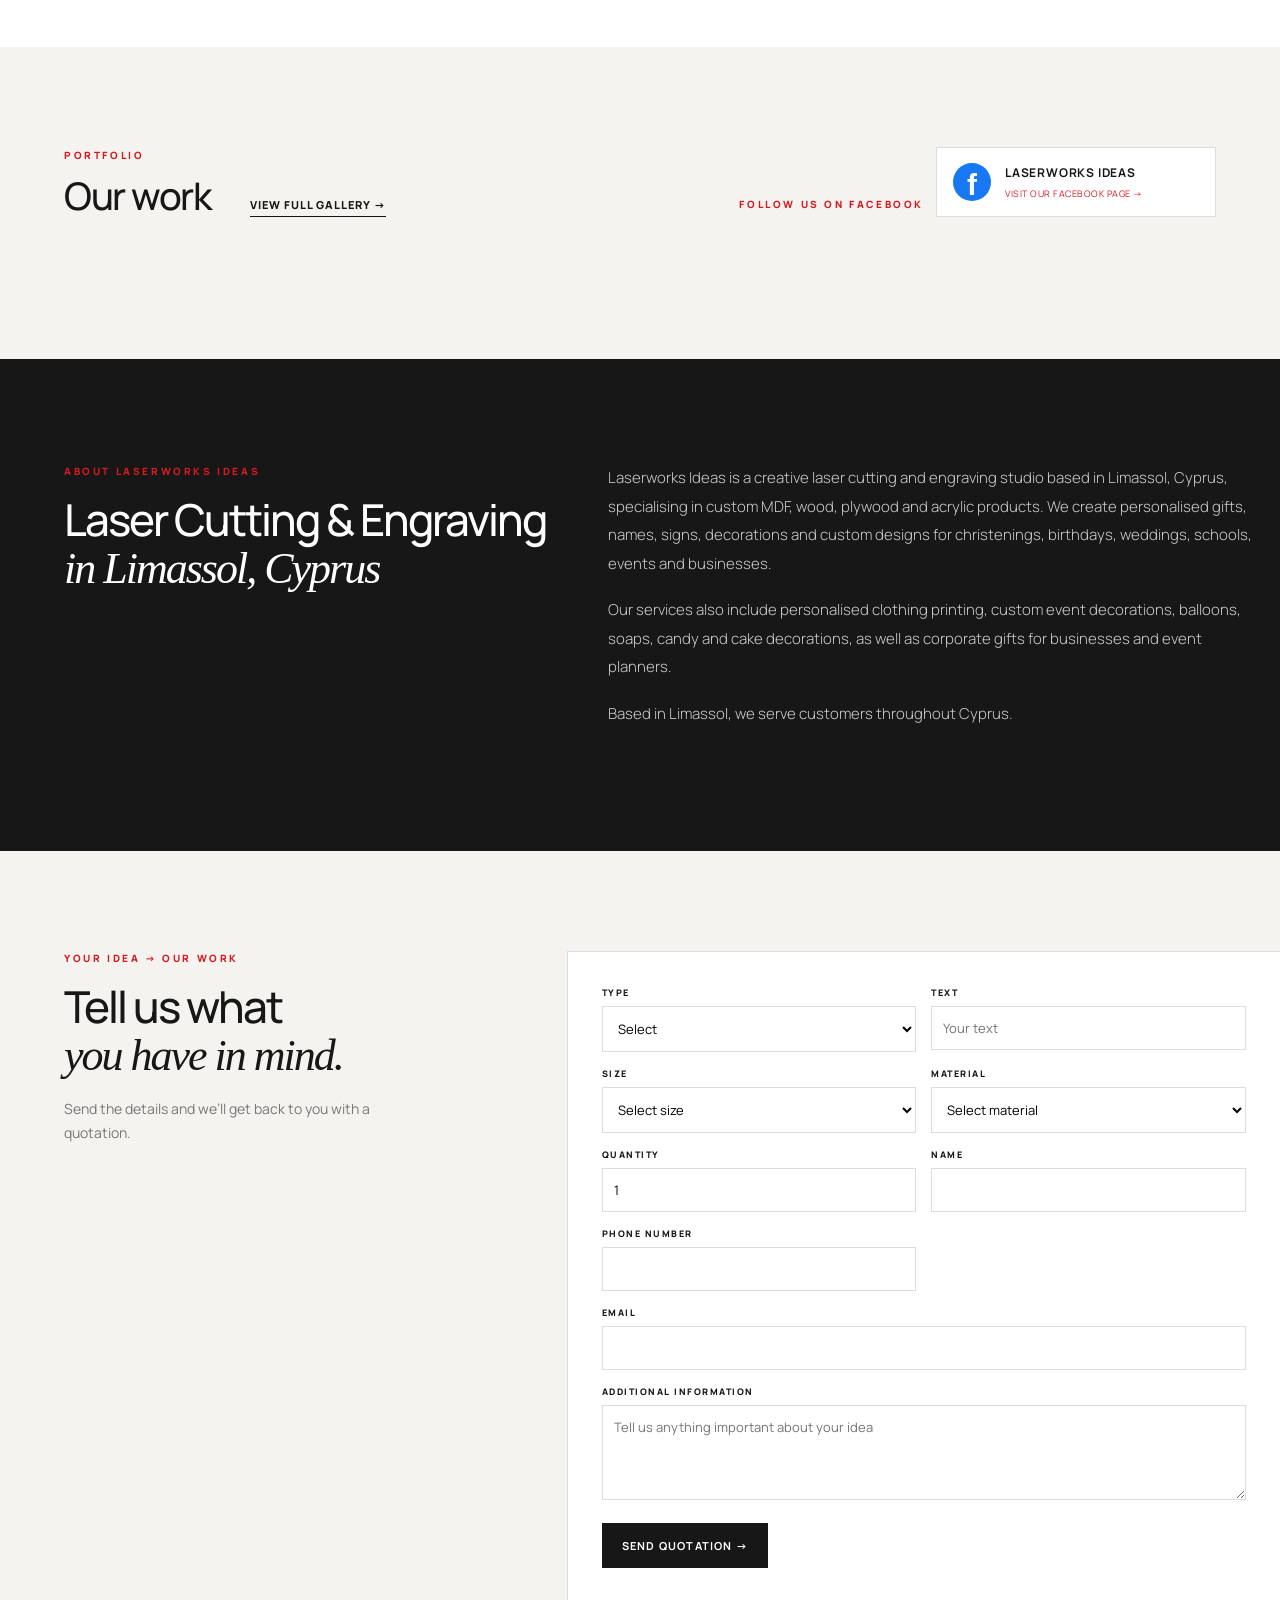
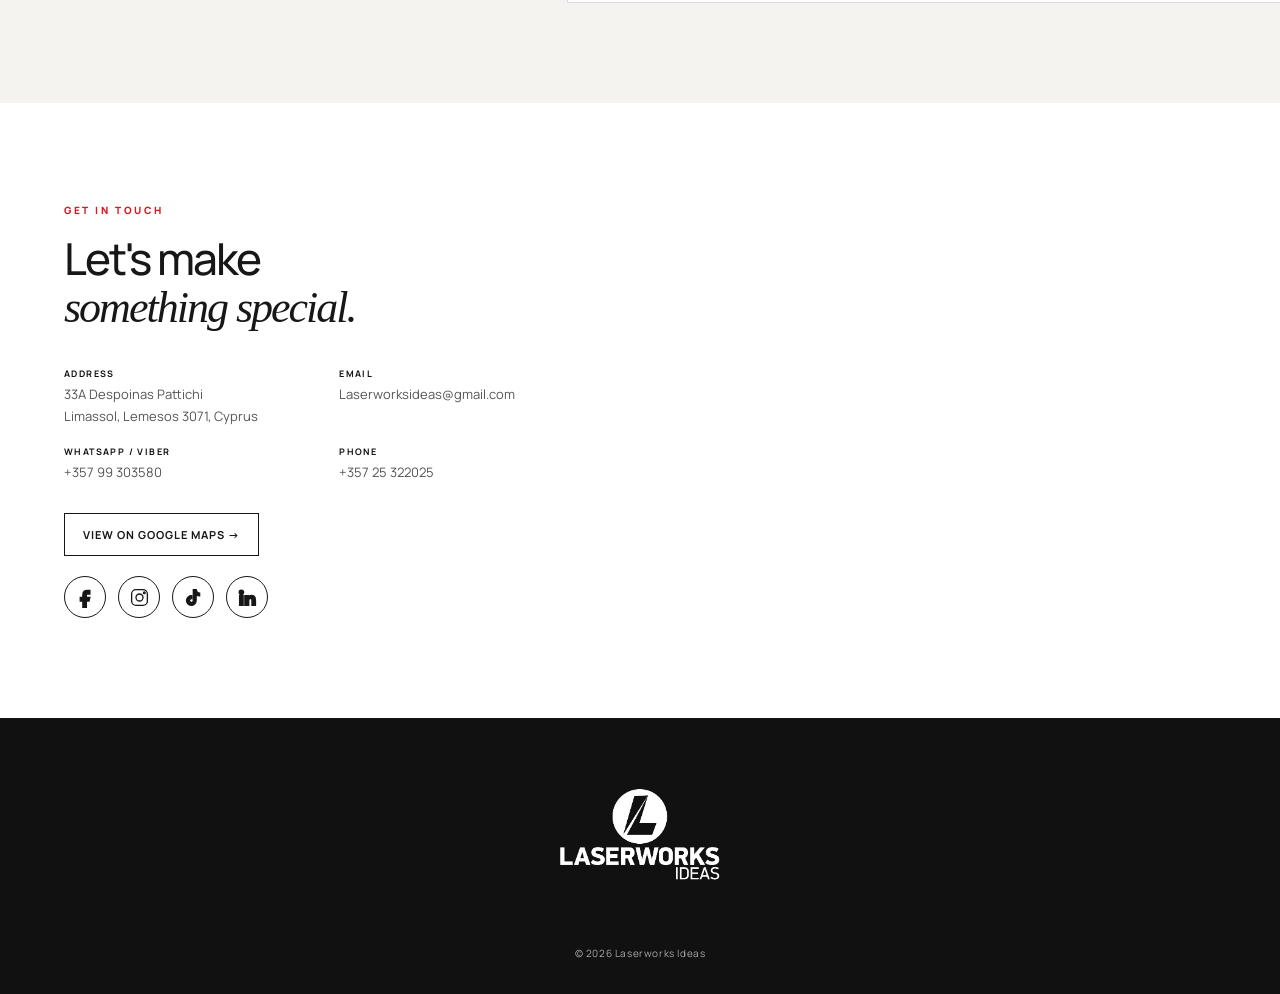
==== commit 9b203634: "Refresh category scripts for corporate update" ====
--- a/index.html
+++ b/index.html
@@ -2,7 +2,7 @@
 <html lang="en"><head>
 <meta charset="UTF-8"><meta name="viewport" content="width=device-width,initial-scale=1.0">
 <title>Laserworks Ideas | Laser Cutting & Engraving in Limassol, Cyprus</title>
-<meta name="description" content="Laserworks Ideas in Limassol, Cyprus — laser cutting, laser cut products, laser engraving and personalised gifts in MDF, wood, plywood and acrylic. Custom wedding and christening decorations, corporate gifts, signs and unique designs, with delivery throughout Cyprus.">
+<meta name="description" content="Laserworks Ideas in Limassol, Cyprus — laser cutting, laser cut products, laser engraving and personalised gifts in custom MDF wood, plywood and acrylic. Custom wedding and christening decorations, corporate gifts for businesses, custom-made products for event planners, signs and unique designs, with delivery throughout Cyprus.">
 <link rel="canonical" href="https://laserworksideas-coder.github.io/laserworks-ideas/">
 <meta property="og:title" content="Laserworks Ideas | Laser Cutting & Engraving in Limassol, Cyprus">
 <meta property="og:description" content="Personalised laser cutting, laser engraving and custom gifts in Limassol, Cyprus. Handmade creations for weddings, christenings, events, schools and businesses.">
@@ -99,7 +99,7 @@
 </main>
 <footer class="site-footer"><div class="wrap footer-brand"><img src="LOGO.png" alt="Laserworks Ideas"><div>© 2026 Laserworks Ideas</div></div></footer>
 
-<script src="products.js?v=20260926christmas"></script><script src="language.js?v=20260922menuflags2"></script>
+<script src="products.js?v=20261111corporateengraving1"></script><script src="language.js?v=20261111corporateengraving1"></script>
 <script>
 const grid=document.getElementById("categoryGrid");
 for(const category of categories){const a=document.createElement("a");a.className="category-row";a.href="category.html?category="+encodeURIComponent(category);a.innerHTML='<span class="cat-number">'+String(categories.indexOf(category)+1).padStart(2,"0")+'</span><span class="cat-name">'+trCategory(category)+'</span><span class="cat-arrow">↗</span>';a.dataset.category=category;grid.appendChild(a);}
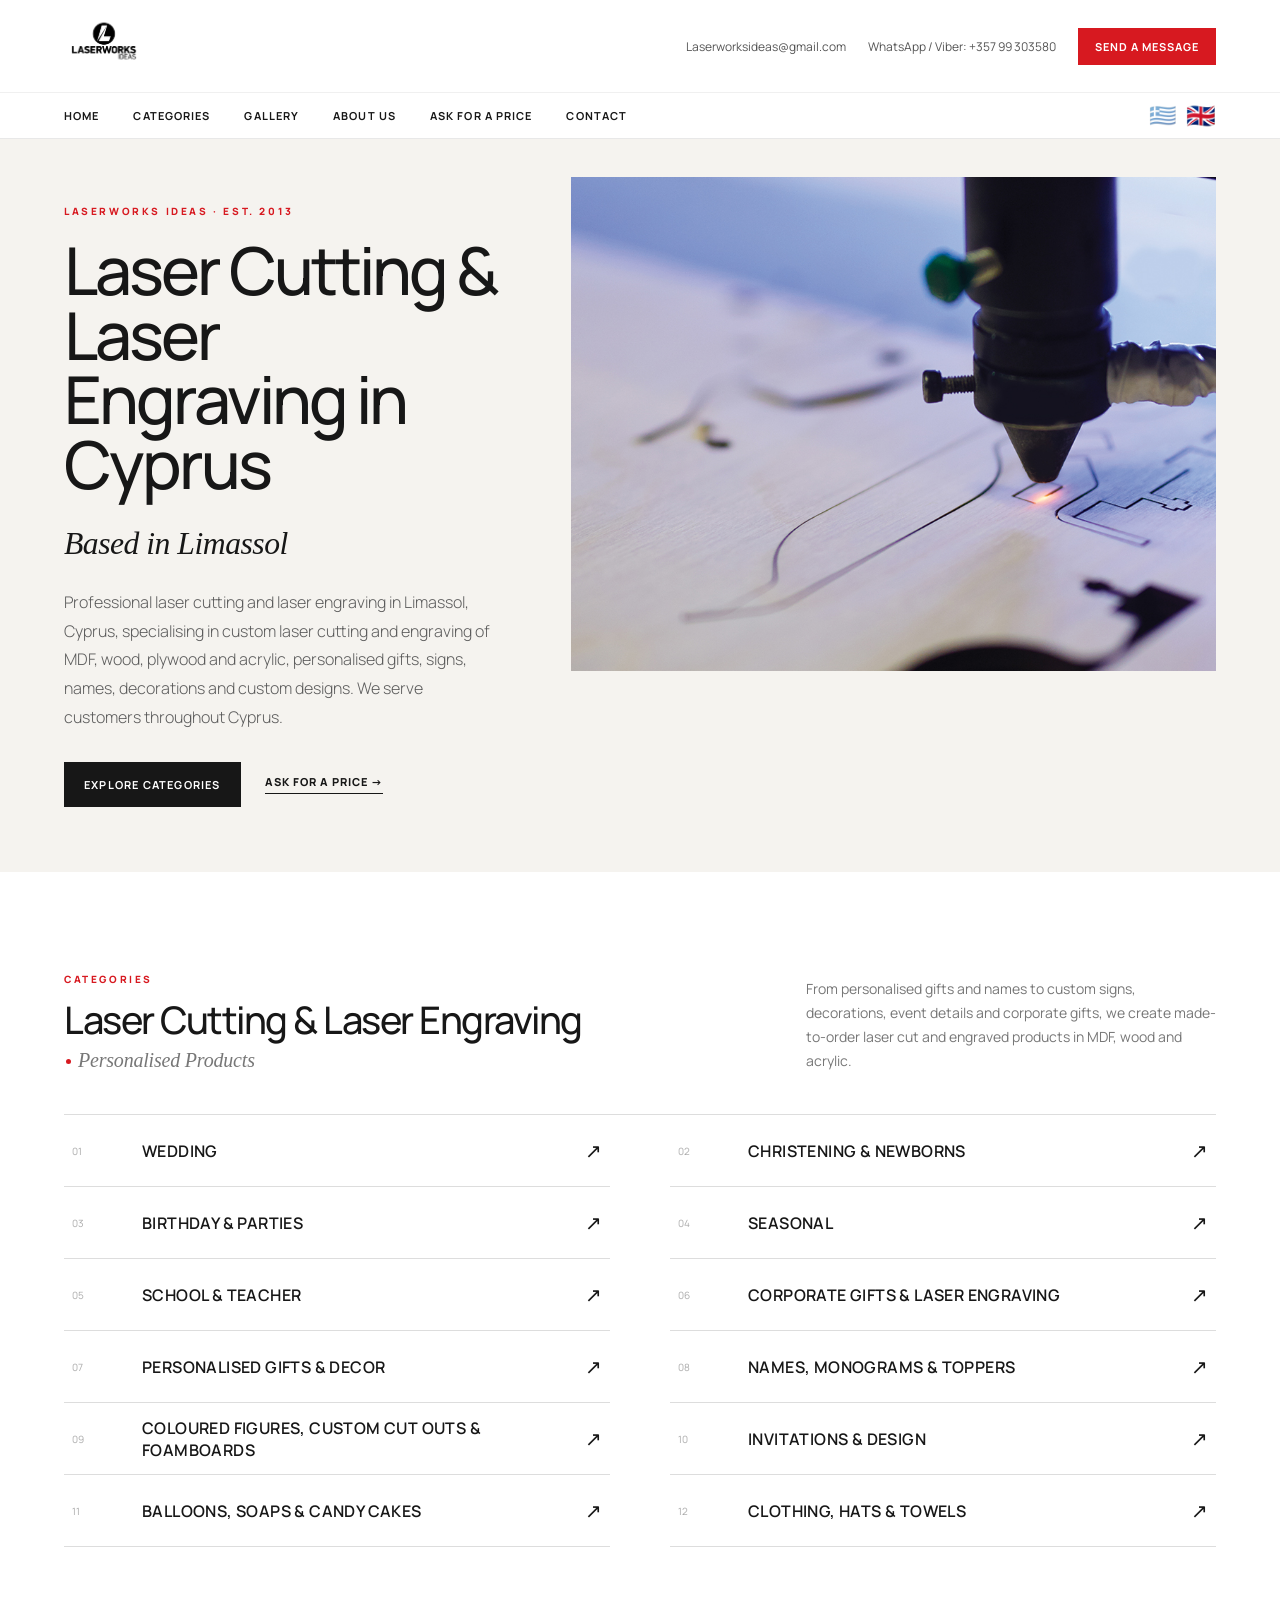
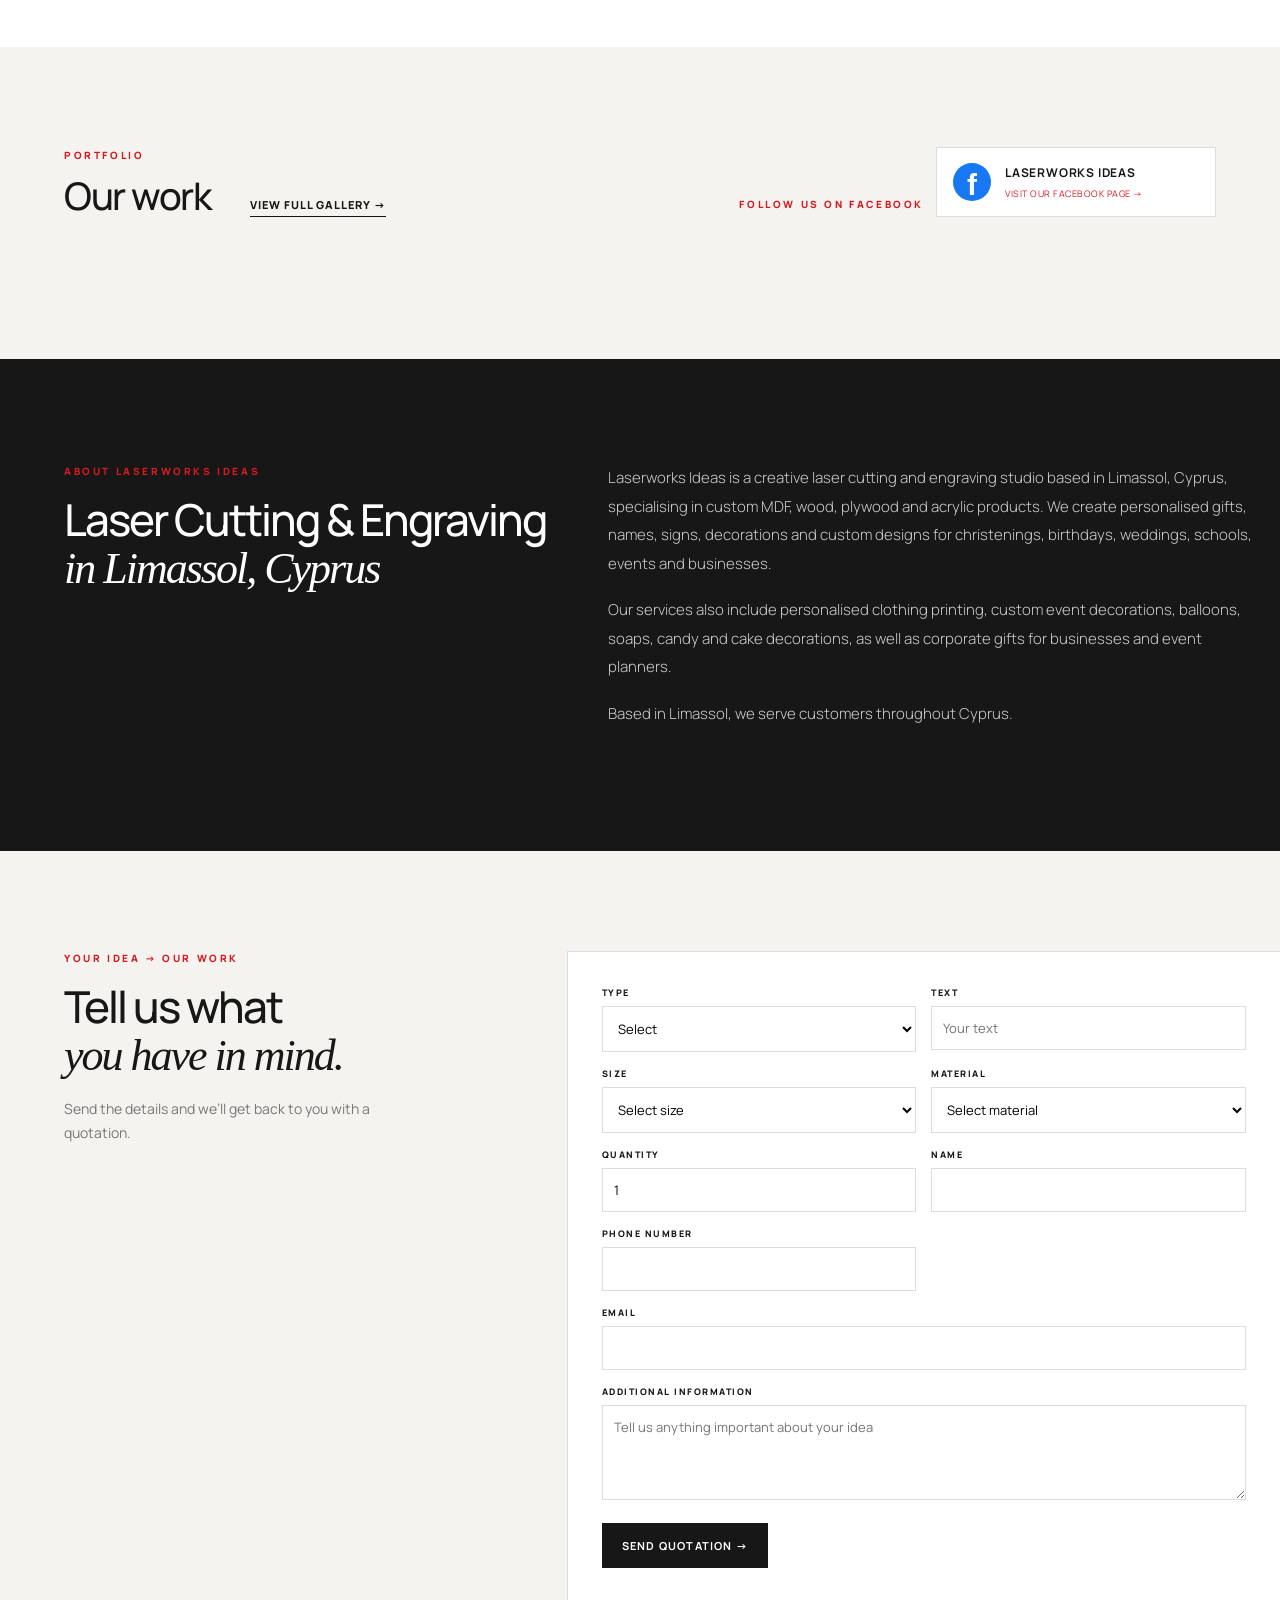
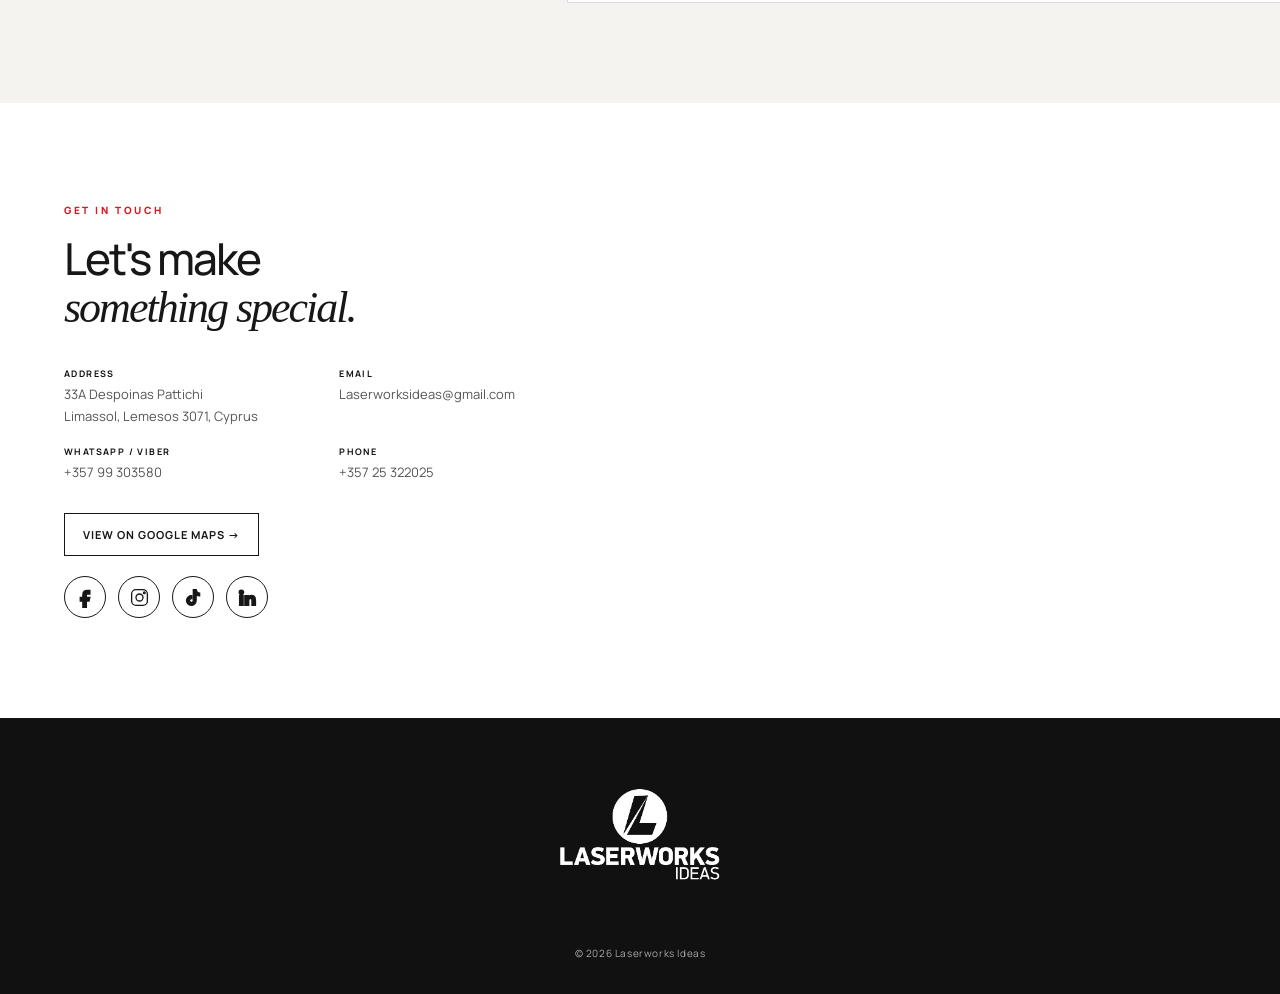
==== commit 1e77b304: "Update personalised and coloured cut-out category labels" ====
--- a/index.html
+++ b/index.html
@@ -99,7 +99,7 @@
 </main>
 <footer class="site-footer"><div class="wrap footer-brand"><img src="LOGO.png" alt="Laserworks Ideas"><div>© 2026 Laserworks Ideas</div></div></footer>
 
-<script src="products.js?v=20261111corporateengraving1"></script><script src="language.js?v=20261111corporateengraving1"></script>
+<script src="products.js?v=20261111categorytitles1"></script><script src="language.js?v=20261111categorytitles1"></script>
 <script>
 const grid=document.getElementById("categoryGrid");
 for(const category of categories){const a=document.createElement("a");a.className="category-row";a.href="category.html?category="+encodeURIComponent(category);a.innerHTML='<span class="cat-number">'+String(categories.indexOf(category)+1).padStart(2,"0")+'</span><span class="cat-name">'+trCategory(category)+'</span><span class="cat-arrow">↗</span>';a.dataset.category=category;grid.appendChild(a);}
--- a/style.css
+++ b/style.css
@@ -1,4 +1,4 @@
-*{box-sizing:border-box}html{scroll-behavior:smooth}body{margin:0;font-family:Manrope,Arial,sans-serif;color:#171717;background:#fff;font-weight:400}a{text-decoration:none;color:inherit}.wrap{width:min(1180px,90%);margin:auto}.site-header{background:#fff;border-bottom:1px solid #e8e8e8}.header-top{min-height:92px;display:flex;align-items:center;justify-content:space-between;gap:30px}.brand img{width:225px;max-height:72px;object-fit:contain}.header-contact{display:flex;align-items:center;gap:22px;font-size:12px;color:#555}.top-cta{background:#d71920;color:#fff;padding:11px 17px;font-size:11px;font-weight:700;letter-spacing:1px}.main-menu{border-top:1px solid #f0f0f0}.menu-inner{display:flex;justify-content:flex-start;gap:34px}.main-menu a{padding:15px 0;font-size:11px;font-weight:700;letter-spacing:1.1px}.main-menu a:hover{color:#d71920}.eyebrow{font-size:10px;font-weight:800;letter-spacing:2.6px;color:#d71920;text-transform:uppercase}.btn{display:inline-block;border:0;padding:15px 20px;font:700 11px Manrope;letter-spacing:1.2px;cursor:pointer}.btn-dark{background:#171717;color:#fff}.btn-outline{border:1px solid #171717;padding:13px 18px;font-size:11px;font-weight:700;letter-spacing:1px}.text-link{font-size:11px;font-weight:800;letter-spacing:1px;border-bottom:1px solid #171717;padding-bottom:4px}.new-hero{background:#f5f3ef}.hero-grid{display:grid;grid-template-columns:44% 56%;min-height:570px}.hero-copy{align-self:center;padding:65px 70px 65px 0}.hero-copy h1{font-size:66px;line-height:.98;letter-spacing:-3px;font-weight:500;margin:20px 0 25px}.hero-copy h1 em,.about-new h2 em,.quote-new h2 em,.cat-offers h2 em{font-family:Georgia,serif;font-weight:400}.hero-copy p{max-width:500px;font-size:16px;line-height:1.8;color:#5c5c5c;font-weight:300}.hero-buttons{display:flex;align-items:center;gap:24px;margin-top:30px}.hero-image{padding:38px 0}.hero-image img{width:100%;height:494px;object-fit:cover;display:block}.categories-new,.featured-work,.quote-new,.contact-new{padding:100px 0}.categories-new{background:#fff}.section-intro{display:flex;align-items:end;justify-content:space-between;gap:40px;margin-bottom:42px}.facebook-mini{margin-left:auto;display:flex;align-items:flex-end;gap:12px}.facebook-mini .eyebrow{white-space:nowrap;margin-bottom:6px}.facebook-card{width:280px;background:#fff;border:1px solid #ddd;display:block;text-decoration:none;color:#171717;overflow:hidden;transition:.2s}.facebook-card:hover{transform:translateY(-2px)}.facebook-card img{width:100%;height:150px;display:block;object-fit:cover}.facebook-card-info{padding:12px 14px;display:flex;align-items:center;justify-content:space-between;gap:10px}.facebook-card-info strong{font-size:11px;letter-spacing:.8px}.facebook-card-info span{font-size:9px;letter-spacing:.5px;color:#d71920;white-space:nowrap}.category-list{grid-template-columns:1fr}.section-intro h2,.cat-work-head h2{font-size:38px;letter-spacing:-1.5px;font-weight:500;margin:12px 0 0}.section-intro p{max-width:410px;color:#777;font-size:14px;line-height:1.7;margin:0}.category-list{border-top:1px solid #ddd;display:grid;grid-template-columns:1fr 1fr;column-gap:60px}.category-row{display:grid;grid-template-columns:70px 1fr 40px;align-items:center;min-height:72px;border-bottom:1px solid #ddd;transition:.2s;padding:0 8px}.category-row:hover{background:#f5f3ef;padding-left:18px}.cat-number{font-size:10px;color:#aaa}.cat-name{font-size:16px;font-weight:600;letter-spacing:.4px}.cat-arrow{font-size:20px;text-align:right}.featured-work{background:#f5f3ef}.work-grid{display:grid;grid-template-columns:2fr 1fr 1fr;grid-auto-rows:230px;gap:12px}.work-item{overflow:hidden;background:#fff}.work-item:first-child{grid-row:span 2}.work-item img{width:100%;height:100%;object-fit:cover;display:block}.about-new{padding:105px 0;background:#171717;color:#fff}.about-grid{display:grid;grid-template-columns:42% 58%;gap:60px}.about-new h2,.quote-new h2,.contact-new h2{font-size:44px;line-height:1.05;letter-spacing:-2px;font-weight:500;margin:18px 0}.contact-new h2 em{font-family:Georgia,serif;font-weight:400}.about-text{max-width:650px}.about-text p{font-size:15px;line-height:1.9;color:#ccc;font-weight:300;margin:0 0 18px}.quote-new{background:#f5f3ef}.quote-grid{display:grid;grid-template-columns:38% 62%;gap:65px}.quote-new p{color:#777;line-height:1.7;font-size:14px;max-width:340px}.quote-form{background:#fff;padding:34px;border:1px solid #ddd}.form-row{display:grid;grid-template-columns:1fr 1fr;gap:15px}.quote-form label{display:block;font-size:9px;font-weight:800;letter-spacing:1.5px;margin-bottom:15px}.quote-form input,.quote-form select,.quote-form textarea{width:100%;margin-top:7px;padding:12px 11px;border:1px solid #ddd;background:#fff;font:400 13px Manrope}.quote-form textarea{min-height:95px;resize:vertical}.quote-form button{margin-top:5px}.contact-new{padding-bottom:100px}.contact-grid{display:grid;grid-template-columns:1fr 1.1fr;gap:70px}.contact-items{display:grid;grid-template-columns:1fr 1fr;gap:12px 35px;margin:30px 0}.contact-items p{font-size:13px;line-height:1.7;color:#555;margin:0}.contact-items b{font-size:9px;letter-spacing:1.4px;color:#111}.map-container iframe{width:100%;height:410px;border:0}.site-footer{background:#111;color:#aaa;padding:22px 0;font-size:10px;letter-spacing:.6px}.category-new,.gallery-new{padding:60px 0 100px}.cat-top{border-bottom:1px solid #ddd;padding-bottom:32px;margin-bottom:55px}.back-link{font-size:10px;font-weight:800;letter-spacing:1px;display:inline-block;margin-bottom:35px}.cat-top h1{font-size:48px;letter-spacing:-1.5px;font-weight:500;margin:12px 0 0}.cat-feature{display:grid;grid-template-columns:58% 42%;background:#f5f3ef}.cat-main-photo{min-height:420px}.cat-main-photo img{width:100%;height:100%;min-height:420px;object-fit:cover;display:block}.cat-offers{padding:55px 55px}.cat-offers h2{font-size:36px;line-height:1.05;font-weight:500;margin:16px 0 30px}.cat-offers ul{list-style:none;padding:0;margin:0 0 30px;border-top:1px solid #ddd}.cat-offers li{padding:11px 0;border-bottom:1px solid #ddd;font-size:13px;color:#555}.cat-offers li:before{content:"— ";color:#d71920}.cat-work-head{display:flex;justify-content:space-between;align-items:end;margin:80px 0 28px}.cat-arrows button{width:42px;height:42px;background:#fff;border:1px solid #ccc;font-size:18px;cursor:pointer}.cat-arrows button:hover{background:#171717;color:#fff}.cat-gallery{display:grid;grid-template-columns:repeat(4,1fr);gap:12px}.cat-gallery-item{aspect-ratio:1;overflow:hidden;background:#f5f3ef}.cat-gallery-item img{width:100%;height:100%;object-fit:cover}.gallery-new{background:#f5f3ef}.gallery-new .cat-top p{color:#777;font-size:14px;margin:15px 0 0}.gallery-new-grid{display:grid;grid-template-columns:repeat(3,1fr);gap:16px}.gallery-new-card{background:#fff;transition:.2s}.gallery-new-card:hover{transform:translateY(-4px)}.gallery-card-img{aspect-ratio:1;overflow:hidden;background:#eee}.gallery-card-img img{width:100%;height:100%;object-fit:cover}.gallery-card-text{display:grid;grid-template-columns:30px 1fr 55px;align-items:center;padding:18px}.gallery-card-text span{font-size:9px;color:#aaa}.gallery-card-text h2{font-size:14px;font-weight:700;margin:0;letter-spacing:.2px}.gallery-card-text b{font-size:9px;text-align:right;letter-spacing:1px}.gallery-card-text b{color:#d71920}
+*{box-sizing:border-box}html{scroll-behavior:smooth}body{margin:0;font-family:Manrope,Arial,sans-serif;color:#171717;background:#fff;font-weight:400}a{text-decoration:none;color:inherit}.wrap{width:min(1180px,90%);margin:auto}.site-header{background:#fff;border-bottom:1px solid #e8e8e8}.header-top{min-height:92px;display:flex;align-items:center;justify-content:space-between;gap:30px}.brand img{width:225px;max-height:72px;object-fit:contain}.header-contact{display:flex;align-items:center;gap:22px;font-size:12px;color:#555}.top-cta{background:#d71920;color:#fff;padding:11px 17px;font-size:11px;font-weight:700;letter-spacing:1px}.main-menu{border-top:1px solid #f0f0f0}.menu-inner{display:flex;justify-content:flex-start;gap:34px}.main-menu a{padding:15px 0;font-size:11px;font-weight:700;letter-spacing:1.1px}.main-menu a:hover{color:#d71920}.eyebrow{font-size:10px;font-weight:800;letter-spacing:2.6px;color:#d71920;text-transform:uppercase}.btn{display:inline-block;border:0;padding:15px 20px;font:700 11px Manrope;letter-spacing:1.2px;cursor:pointer}.btn-dark{background:#171717;color:#fff}.btn-outline{border:1px solid #171717;padding:13px 18px;font-size:11px;font-weight:700;letter-spacing:1px}.text-link{font-size:11px;font-weight:800;letter-spacing:1px;border-bottom:1px solid #171717;padding-bottom:4px}.new-hero{background:#f5f3ef}.hero-grid{display:grid;grid-template-columns:44% 56%;min-height:570px}.hero-copy{align-self:center;padding:65px 70px 65px 0}.hero-copy h1{font-size:66px;line-height:.98;letter-spacing:-3px;font-weight:500;margin:20px 0 25px}.hero-copy h1 em,.about-new h2 em,.quote-new h2 em,.cat-offers h2 em{font-family:Georgia,serif;font-weight:400}.hero-copy p{max-width:500px;font-size:16px;line-height:1.8;color:#5c5c5c;font-weight:300}.hero-buttons{display:flex;align-items:center;gap:24px;margin-top:30px}.hero-image{padding:38px 0}.hero-image img{width:100%;height:494px;object-fit:cover;display:block}.categories-new,.featured-work,.quote-new,.contact-new{padding:100px 0}.categories-new{background:#fff}.section-intro{display:flex;align-items:end;justify-content:space-between;gap:40px;margin-bottom:42px}.facebook-mini{margin-left:auto;display:flex;align-items:flex-end;gap:12px}.facebook-mini .eyebrow{white-space:nowrap;margin-bottom:6px}.facebook-card{width:280px;background:#fff;border:1px solid #ddd;display:block;text-decoration:none;color:#171717;overflow:hidden;transition:.2s}.facebook-card:hover{transform:translateY(-2px)}.facebook-card img{width:100%;height:150px;display:block;object-fit:cover}.facebook-card-info{padding:12px 14px;display:flex;align-items:center;justify-content:space-between;gap:10px}.facebook-card-info strong{font-size:11px;letter-spacing:.8px}.facebook-card-info span{font-size:9px;letter-spacing:.5px;color:#d71920;white-space:nowrap}.category-list{grid-template-columns:1fr}.section-intro h2,.cat-work-head h2{font-size:38px;letter-spacing:-1.5px;font-weight:500;margin:12px 0 0}.section-intro p{max-width:410px;color:#777;font-size:14px;line-height:1.7;margin:0}.category-list{border-top:1px solid #ddd;display:grid;grid-template-columns:1fr 1fr;column-gap:60px}.category-row{display:grid;grid-template-columns:70px 1fr 40px;align-items:center;min-height:72px;border-bottom:1px solid #ddd;transition:.2s;padding:0 8px}.category-row:hover{background:#f5f3ef;padding-left:18px}.cat-number{font-size:10px;color:#aaa}.cat-name{font-size:16px;font-weight:600;letter-spacing:.4px}.cat-arrow{font-size:20px;text-align:right}.featured-work{background:#f5f3ef}.work-grid{display:grid;grid-template-columns:2fr 1fr 1fr;grid-auto-rows:230px;gap:12px}.work-item{overflow:hidden;background:#fff}.work-item:first-child{grid-row:span 2}.work-item img{width:100%;height:100%;object-fit:cover;display:block}.about-new{padding:105px 0;background:#171717;color:#fff}.about-grid{display:grid;grid-template-columns:42% 58%;gap:60px}.about-new h2,.quote-new h2,.contact-new h2{font-size:44px;line-height:1.05;letter-spacing:-2px;font-weight:500;margin:18px 0}.contact-new h2 em{font-family:Georgia,serif;font-weight:400}.about-text{max-width:650px}.about-text p{font-size:15px;line-height:1.9;color:#ccc;font-weight:300;margin:0 0 18px}.quote-new{background:#f5f3ef}.quote-grid{display:grid;grid-template-columns:38% 62%;gap:65px}.quote-new p{color:#777;line-height:1.7;font-size:14px;max-width:340px}.quote-form{background:#fff;padding:34px;border:1px solid #ddd}.form-row{display:grid;grid-template-columns:1fr 1fr;gap:15px}.quote-form label{display:block;font-size:9px;font-weight:800;letter-spacing:1.5px;margin-bottom:15px}.quote-form input,.quote-form select,.quote-form textarea{width:100%;margin-top:7px;padding:12px 11px;border:1px solid #ddd;background:#fff;font:400 13px Manrope}.quote-form textarea{min-height:95px;resize:vertical}.quote-form button{margin-top:5px}.contact-new{padding-bottom:100px}.contact-grid{display:grid;grid-template-columns:1fr 1.1fr;gap:70px}.contact-items{display:grid;grid-template-columns:1fr 1fr;gap:12px 35px;margin:30px 0}.contact-items p{font-size:13px;line-height:1.7;color:#555;margin:0}.contact-items b{font-size:9px;letter-spacing:1.4px;color:#111}.map-container iframe{width:100%;height:410px;border:0}.site-footer{background:#111;color:#aaa;padding:22px 0;font-size:10px;letter-spacing:.6px}.category-new,.gallery-new{padding:60px 0 100px}.cat-top{border-bottom:1px solid #ddd;padding-bottom:32px;margin-bottom:55px}.back-link{font-size:10px;font-weight:800;letter-spacing:1px;display:inline-block;margin-bottom:35px}.cat-top h1{font-size:48px;letter-spacing:-1.5px;font-weight:500;margin:12px 0 0}.cat-feature{display:grid;grid-template-columns:58% 42%;background:#f5f3ef}.cat-main-photo{min-height:420px}.cat-main-photo img{width:100%;height:100%;min-height:420px;object-fit:cover;display:block}.cat-offers{padding:55px 55px}.cat-offers h2{font-size:36px;line-height:1.05;font-weight:500;margin:16px 0 30px}.cat-offers ul{list-style:none;padding:0;margin:0 0 30px;border-top:1px solid #ddd}.cat-offers li{padding:11px 0;border-bottom:1px solid #ddd;font-size:13px;color:#555}.cat-offers li:before{content:"— ";color:#d71920}.cat-offers li.subcat-group{margin-top:12px;padding-top:16px;font-weight:800;color:#171717;border-top:1px solid #171717}.cat-offers li.subcat-child{padding-left:22px;color:#666}.cat-offers li.subcat-child:before{content:"– ";color:#d71920}.cat-work-head{display:flex;justify-content:space-between;align-items:end;margin:80px 0 28px}.cat-arrows button{width:42px;height:42px;background:#fff;border:1px solid #ccc;font-size:18px;cursor:pointer}.cat-arrows button:hover{background:#171717;color:#fff}.cat-gallery{display:grid;grid-template-columns:repeat(4,1fr);gap:12px}.cat-gallery-item{aspect-ratio:1;overflow:hidden;background:#f5f3ef}.cat-gallery-item img{width:100%;height:100%;object-fit:cover}.gallery-new{background:#f5f3ef}.gallery-new .cat-top p{color:#777;font-size:14px;margin:15px 0 0}.gallery-new-grid{display:grid;grid-template-columns:repeat(3,1fr);gap:16px}.gallery-new-card{background:#fff;transition:.2s}.gallery-new-card:hover{transform:translateY(-4px)}.gallery-card-img{aspect-ratio:1;overflow:hidden;background:#eee}.gallery-card-img img{width:100%;height:100%;object-fit:cover}.gallery-card-text{display:grid;grid-template-columns:30px 1fr 55px;align-items:center;padding:18px}.gallery-card-text span{font-size:9px;color:#aaa}.gallery-card-text h2{font-size:14px;font-weight:700;margin:0;letter-spacing:.2px}.gallery-card-text b{font-size:9px;text-align:right;letter-spacing:1px}.gallery-card-text b{color:#d71920}
 @media(max-width:900px){.header-contact span{display:none}.facebook-mini{width:100%;margin-left:0;align-items:flex-start;flex-direction:column;gap:8px}.facebook-card{width:100%;max-width:280px}.facebook-card img{height:150px}.hero-grid,.cat-feature,.about-grid,.quote-grid,.contact-grid{grid-template-columns:1fr}.hero-copy{padding:55px 0 25px}.hero-copy h1{font-size:54px}.hero-image{padding:15px 0 40px}.hero-image img{height:350px}.section-intro{align-items:flex-start;flex-direction:column}.work-grid{grid-template-columns:1fr 1fr;grid-auto-rows:220px}.work-item:first-child{grid-row:span 1}.cat-main-photo,.cat-main-photo img{min-height:380px}.cat-offers{padding:40px}.gallery-new-grid{grid-template-columns:repeat(2,1fr)}}@media(max-width:600px){.wrap{width:90%}.header-top{min-height:75px}.brand img{width:190px}.top-cta{display:none}.menu-inner{gap:18px;overflow-x:auto}.main-menu a{white-space:nowrap;font-size:9px}.new-hero,.categories-new,.featured-work,.quote-new,.contact-new,.about-new{padding-top:65px;padding-bottom:65px}.hero-copy h1{font-size:43px;letter-spacing:-2px}.hero-copy p{font-size:14px}.hero-buttons{flex-wrap:wrap}.section-intro h2,.cat-work-head h2{font-size:31px}.work-grid{grid-template-columns:1fr 1fr;grid-auto-rows:160px}.about-new h2,.quote-new h2,.contact-new h2{font-size:35px}.form-row{grid-template-columns:1fr}.contact-items{grid-template-columns:1fr}.cat-top h1{font-size:34px}.cat-feature{display:block}.cat-main-photo,.cat-main-photo img{min-height:270px;height:270px}.cat-offers{padding:30px 24px}.cat-offers h2{font-size:30px}.cat-work-head{margin-top:55px}.cat-gallery{grid-template-columns:1fr 1fr}.gallery-new-grid{grid-template-columns:1fr}.gallery-card-text{padding:14px 12px}.gallery-card-text h2{font-size:12px}}
 .language-switcher{display:flex;align-items:center;gap:7px;margin-left:auto}.language-switcher button{border:0;background:transparent;padding:2px;font-size:22px;line-height:1;cursor:pointer;opacity:.55;transition:.2s}.language-switcher button.active{opacity:1;transform:scale(1.08)}.language-switcher button:hover{opacity:1}@media(max-width:900px){.language-switcher{margin-left:0}.language-switcher button{font-size:20px}}.footer-brand{display:flex;flex-direction:column;align-items:center;gap:14px}.footer-brand img{width:180px;height:auto;display:block}@media(max-width:600px){.footer-brand img{width:150px}}.site-footer{padding:34px 0!important}.footer-brand img{filter:brightness(0) invert(1);opacity:1!important}.brand img{width:110%!important;max-width:none}
 .facebook-page-button{display:flex;align-items:center;gap:14px;padding:14px 16px;min-height:70px;box-sizing:border-box}.facebook-icon{width:38px;height:38px;border-radius:50%;background:#1877f2;color:#fff;font:bold 30px Arial;line-height:43px;text-align:center;flex:0 0 38px}.facebook-page-button .facebook-card-info{padding:0;display:flex;flex-direction:column;align-items:flex-start;gap:6px}.facebook-page-button .facebook-card-info strong{font-size:12px}.facebook-page-button .facebook-card-info span{font-size:9px}
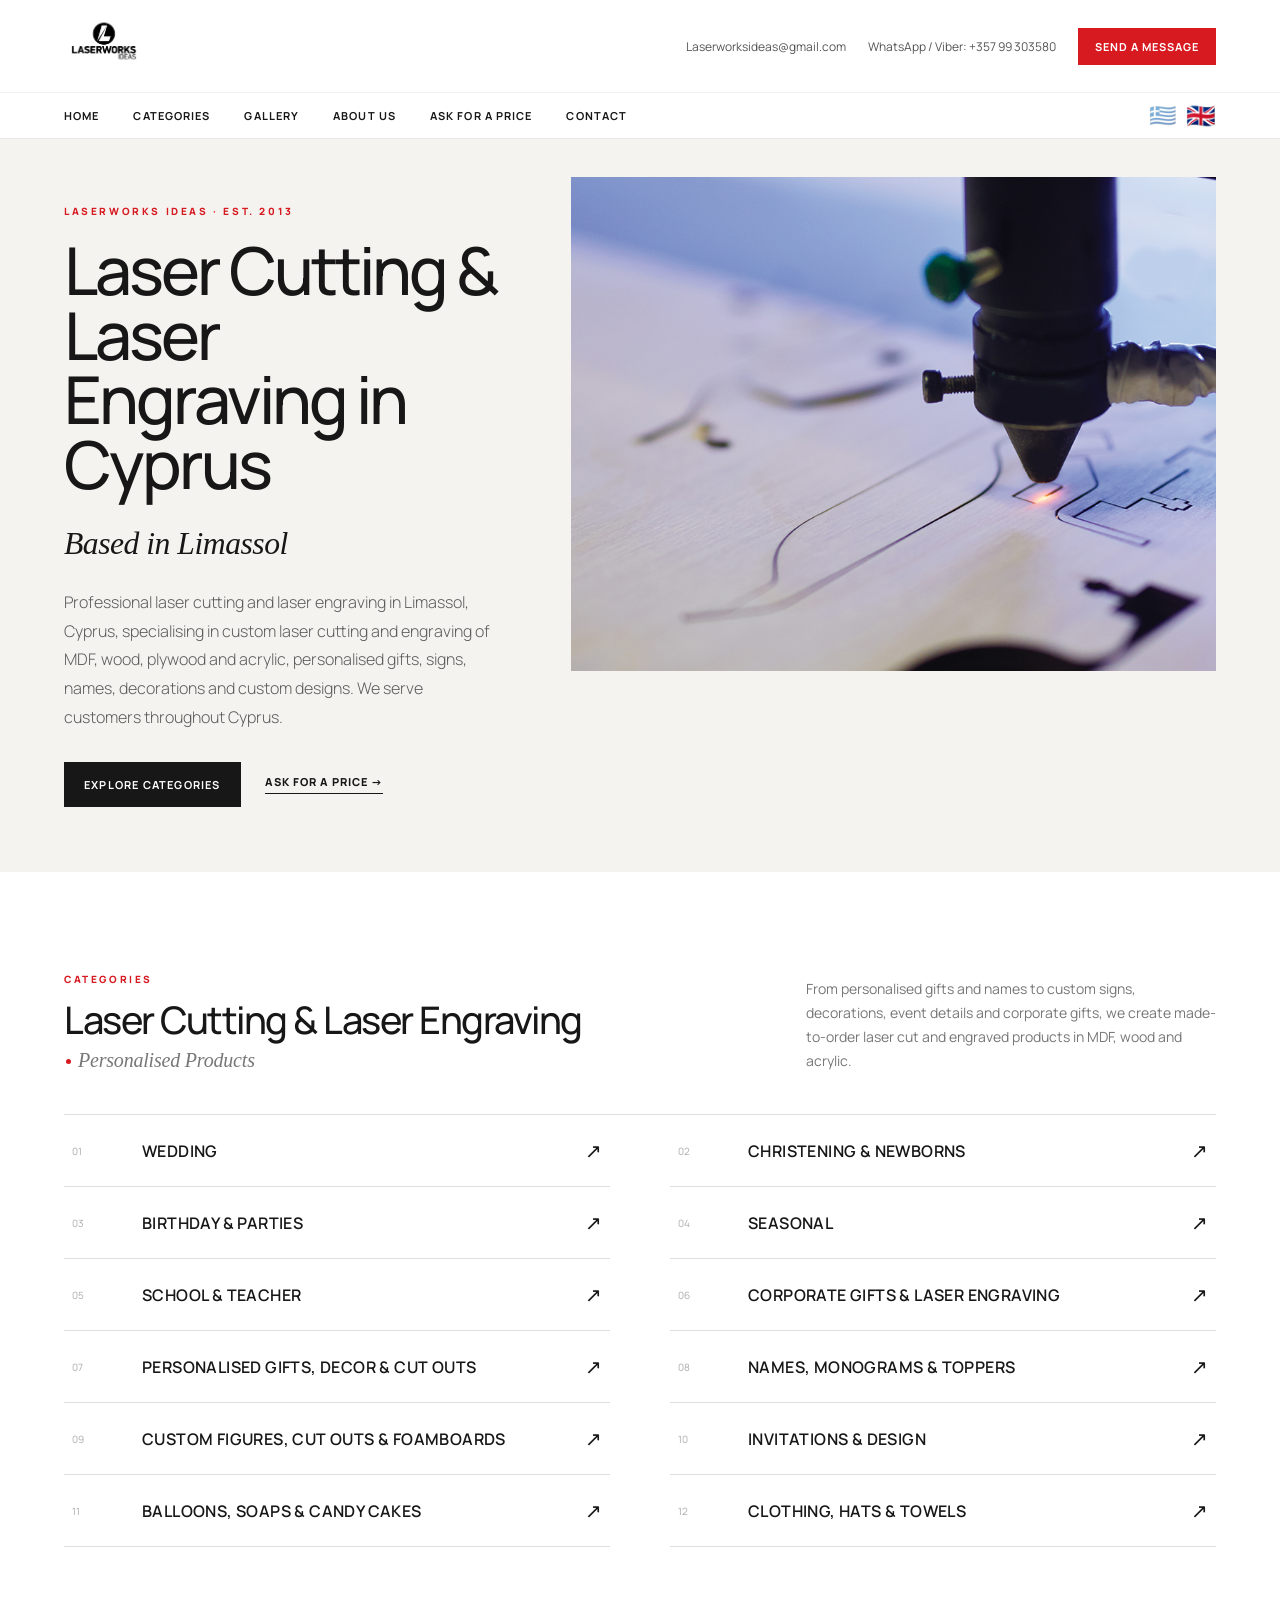
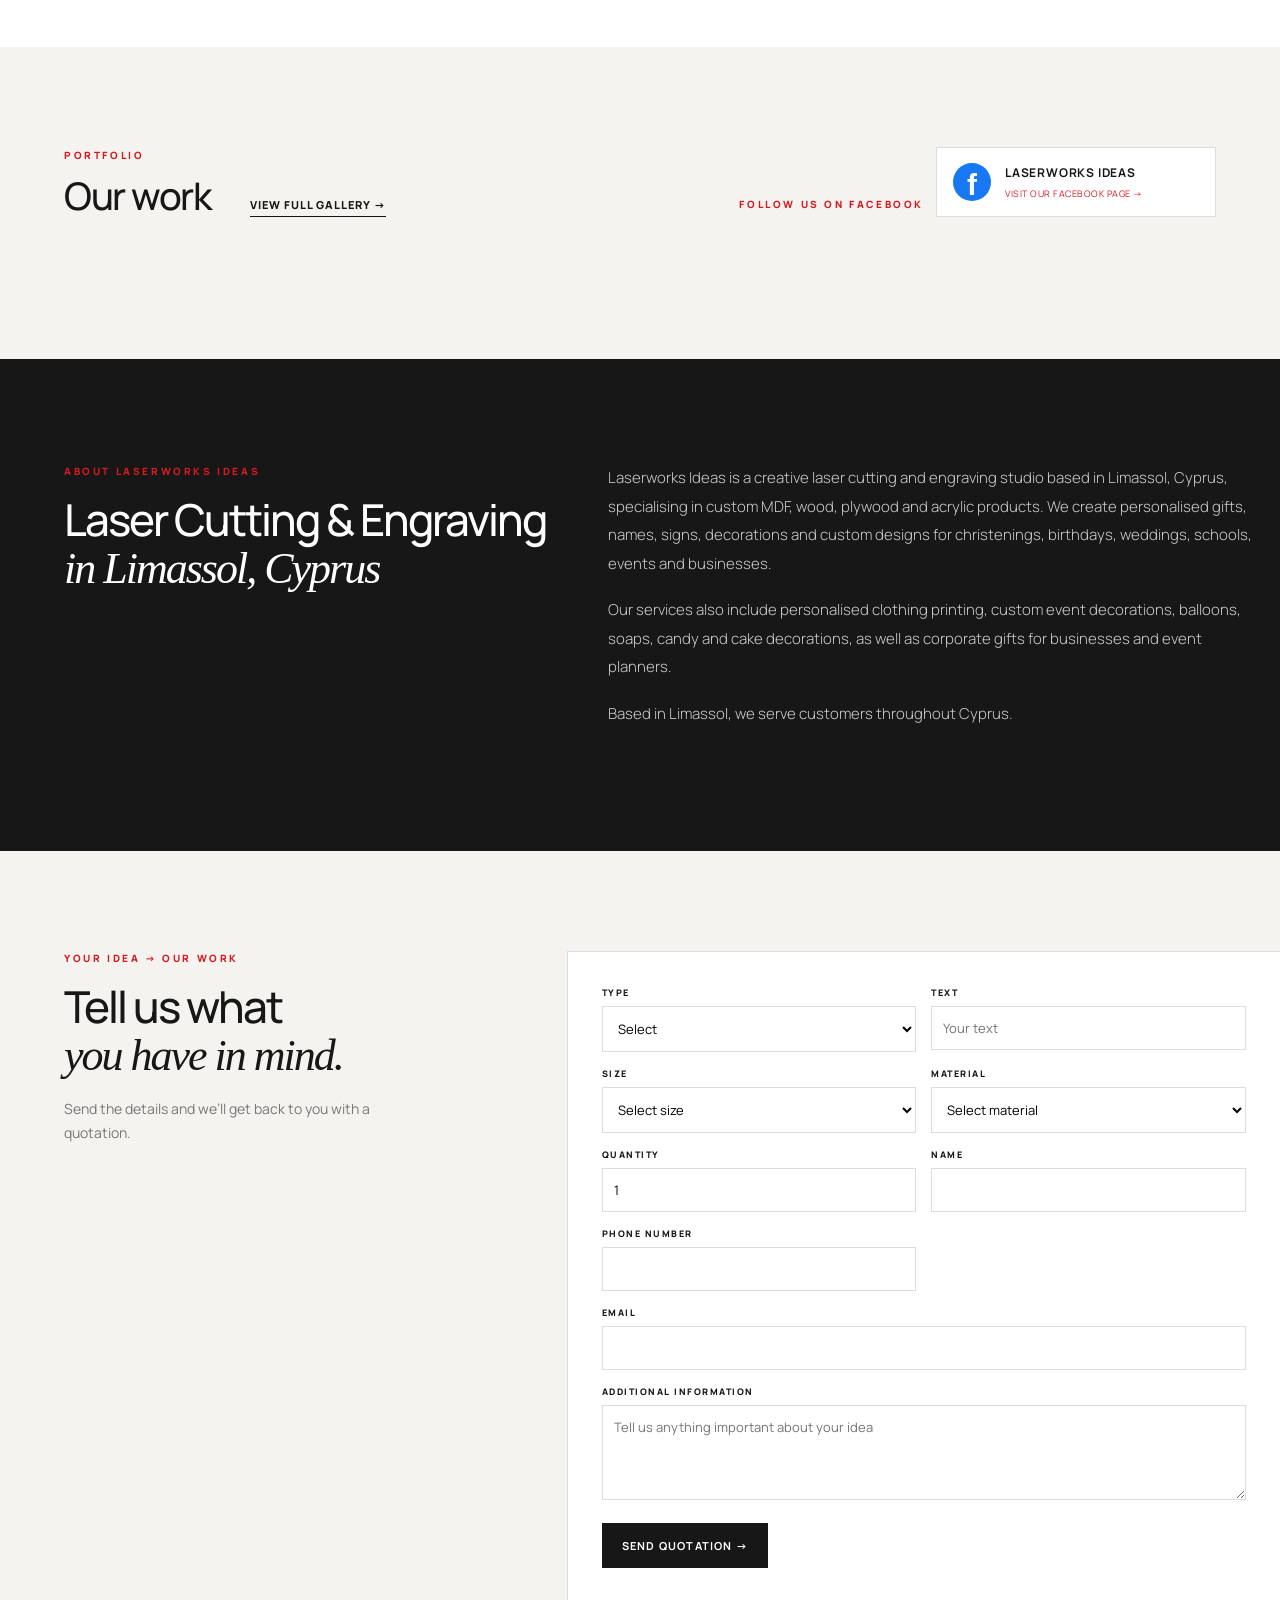
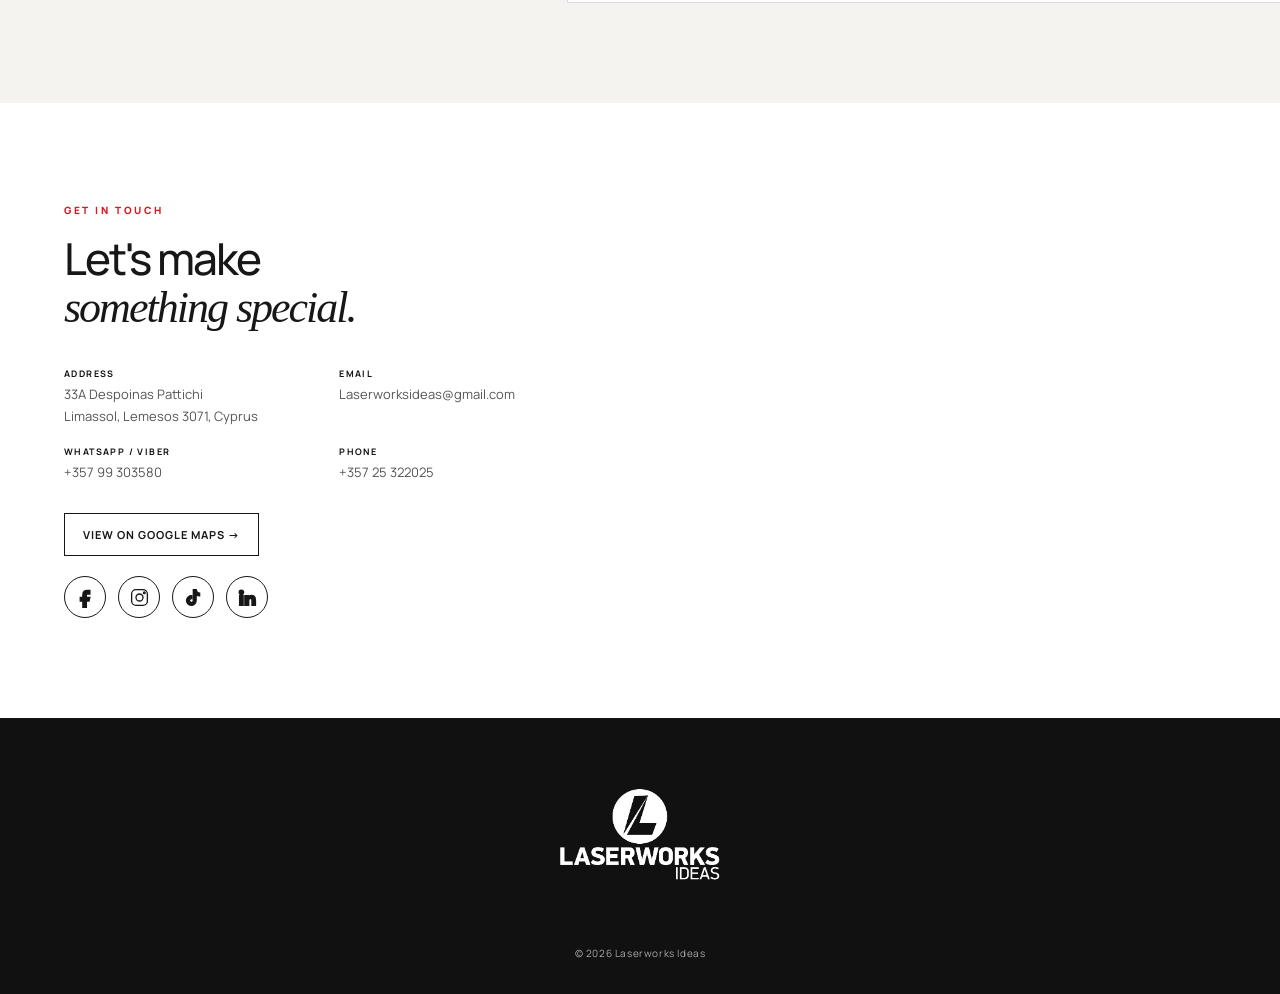
==== commit 5b493712: "Update category names and corporate engraving subcategories" ====
--- a/index.html
+++ b/index.html
@@ -99,7 +99,7 @@
 </main>
 <footer class="site-footer"><div class="wrap footer-brand"><img src="LOGO.png" alt="Laserworks Ideas"><div>© 2026 Laserworks Ideas</div></div></footer>
 
-<script src="products.js?v=20261111categorytitles1"></script><script src="language.js?v=20261111categorytitles1"></script>
+<script src="products.js?v=20261111categorytitles2"></script><script src="language.js?v=20261111categorytitles2"></script>
 <script>
 const grid=document.getElementById("categoryGrid");
 for(const category of categories){const a=document.createElement("a");a.className="category-row";a.href="category.html?category="+encodeURIComponent(category);a.innerHTML='<span class="cat-number">'+String(categories.indexOf(category)+1).padStart(2,"0")+'</span><span class="cat-name">'+trCategory(category)+'</span><span class="cat-arrow">↗</span>';a.dataset.category=category;grid.appendChild(a);}
